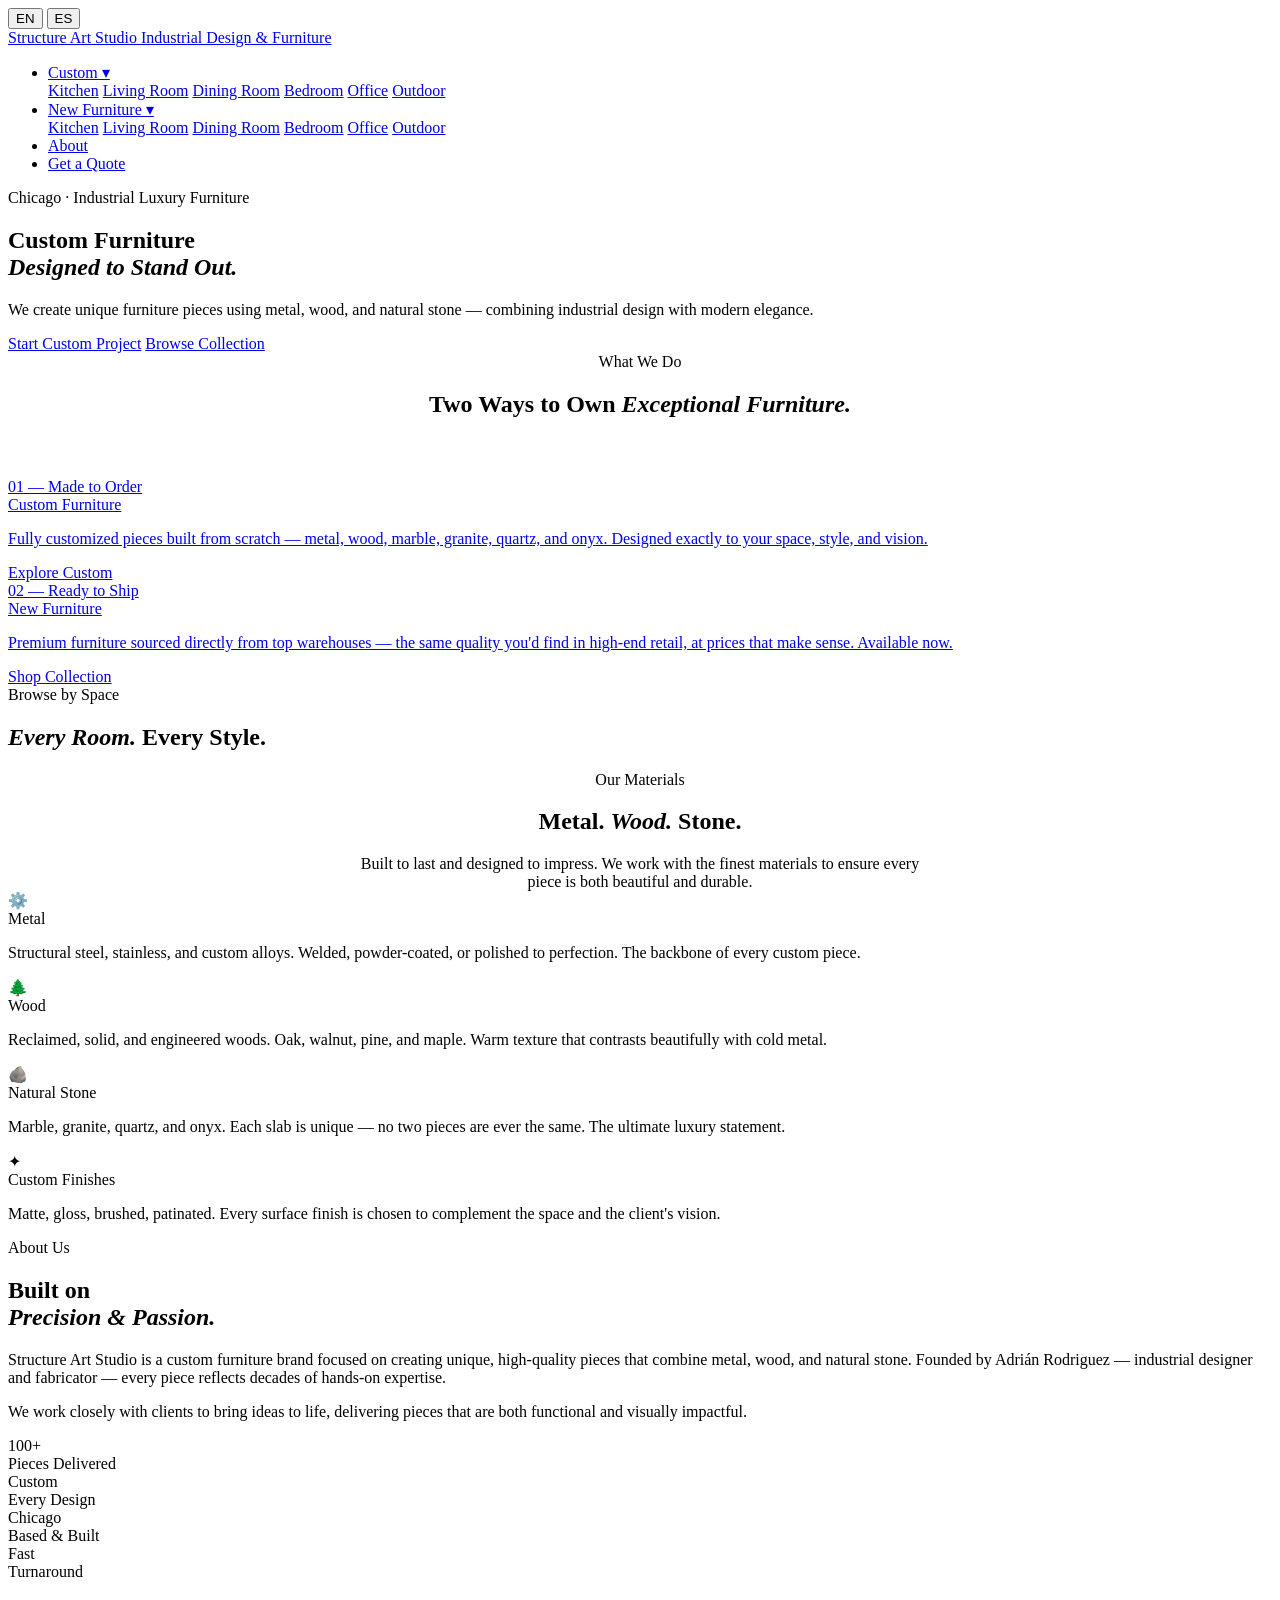
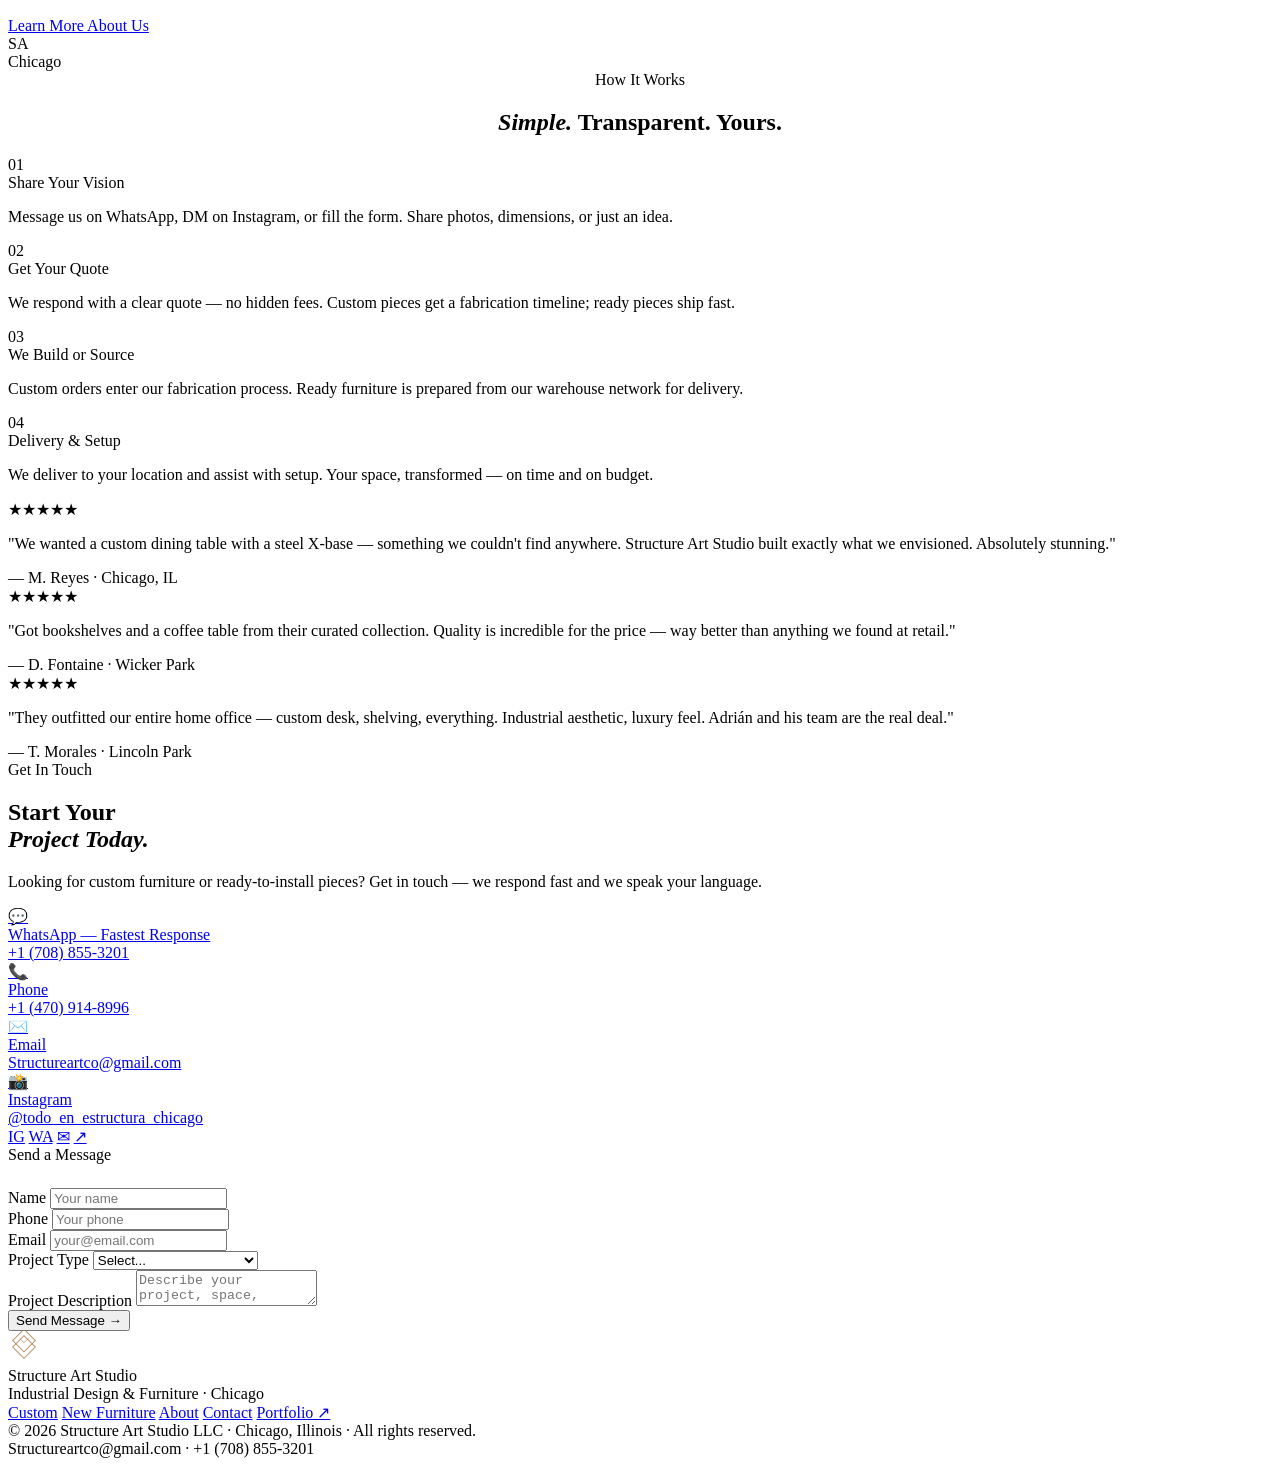
==== index.html @ 99069a6c "Add files via upload" ====
<!DOCTYPE html>
<html lang="en">
<head>
<meta charset="UTF-8"/>
<meta name="viewport" content="width=device-width, initial-scale=1.0"/>
<title>Structure Art Studio — Industrial Luxury Furniture · Chicago</title>
<meta name="description" content="Custom furniture and premium curated collections. Industrial luxury aesthetic. Metal, wood, and natural stone. Chicago-made."/>
<link rel="stylesheet" href="css/style.css"/>
</head>
<body>

<!-- LANG TOGGLE -->
<div class="lang-toggle">
  <button class="lang-btn active" data-lang="en" onclick="setLang('en',this)">EN</button>
  <button class="lang-btn" data-lang="es" onclick="setLang('es',this)">ES</button>
</div>

<!-- NAV -->
<nav id="main-nav">
  <a href="index.html" class="nav-brand">
    <span class="nav-logo-placeholder"></span>
    <div class="nav-brand-text">
      <span class="nav-brand-name">Structure Art Studio</span>
      <span class="nav-brand-sub" data-en="Industrial Design & Furniture" data-es="Diseño Industrial y Muebles">Industrial Design & Furniture</span>
    </div>
  </a>
  <ul class="nav-links">
    <li class="nav-dropdown">
      <a href="#" data-en="Custom ▾" data-es="Custom ▾">Custom ▾</a>
      <div class="nav-dropdown-menu">
        <a href="custom-kitchen.html" data-en="Kitchen" data-es="Cocina">Kitchen</a>
        <a href="custom-living.html" data-en="Living Room" data-es="Sala">Living Room</a>
        <a href="custom-dining.html" data-en="Dining Room" data-es="Comedor">Dining Room</a>
        <a href="custom-bedroom.html" data-en="Bedroom" data-es="Recámara">Bedroom</a>
        <a href="custom-office.html" data-en="Office" data-es="Oficina">Office</a>
        <a href="custom-outdoor.html" data-en="Outdoor" data-es="Exterior">Outdoor</a>
      </div>
    </li>
    <li class="nav-dropdown">
      <a href="#" data-en="New Furniture ▾" data-es="Muebles Nuevos ▾">New Furniture ▾</a>
      <div class="nav-dropdown-menu">
        <a href="new-kitchen.html" data-en="Kitchen" data-es="Cocina">Kitchen</a>
        <a href="new-living.html" data-en="Living Room" data-es="Sala">Living Room</a>
        <a href="new-dining.html" data-en="Dining Room" data-es="Comedor">Dining Room</a>
        <a href="new-bedroom.html" data-en="Bedroom" data-es="Recámara">Bedroom</a>
        <a href="new-office.html" data-en="Office" data-es="Oficina">Office</a>
        <a href="new-outdoor.html" data-en="Outdoor" data-es="Exterior">Outdoor</a>
      </div>
    </li>
    <li><a href="about.html" data-en="About" data-es="Nosotros">About</a></li>
    <li><a href="#contact" class="nav-cta" data-en="Get a Quote" data-es="Cotizar">Get a Quote</a></li>
  </ul>
</nav>

<!-- HERO -->
<section class="hero" id="hero">
  <div id="slideshow"></div>
  <div class="hero-overlay"></div>
  <div class="hero-content">
    <div class="hero-eyebrow fu fu1" data-en="Chicago · Industrial Luxury Furniture" data-es="Chicago · Muebles de Lujo Industrial">Chicago · Industrial Luxury Furniture</div>
    <h1 class="hero-title fu fu2">
      <span data-en="Custom Furniture" data-es="Muebles Custom">Custom Furniture</span><br>
      <em data-en="Designed to Stand Out." data-es="Diseñados para Destacar.">Designed to Stand Out.</em>
    </h1>
    <p class="hero-sub fu fu3" data-en="We create unique furniture pieces using metal, wood, and natural stone — combining industrial design with modern elegance." data-es="Creamos piezas únicas usando metal, madera y piedra natural — combinando diseño industrial con elegancia moderna.">We create unique furniture pieces using metal, wood, and natural stone — combining industrial design with modern elegance.</p>
    <div class="hero-actions fu fu4">
      <a href="custom-kitchen.html" class="btn-gold" data-en="Start Custom Project" data-es="Iniciar Proyecto Custom">Start Custom Project</a>
      <a href="new-kitchen.html" class="btn-ghost" data-en="Browse Collection" data-es="Ver Colección">Browse Collection</a>
    </div>
  </div>
  <div class="hero-dots" id="hero-dots"></div>
</section>

<!-- TICKER -->
<div class="ticker"><div class="ticker-track" id="ticker-track"></div></div>

<!-- TWO SEGMENTS -->
<section class="segments" id="segments">
  <div style="text-align:center; max-width:600px; margin:0 auto 60px;">
    <div class="sec-label" style="justify-content:center;" data-en="What We Do" data-es="Lo Que Hacemos">What We Do</div>
    <h2 class="sec-title" data-en="Two Ways to Own <em>Exceptional Furniture.</em>" data-es="Dos Formas de Tener <em>Muebles Excepcionales.</em>">Two Ways to Own <em>Exceptional Furniture.</em></h2>
  </div>
  <div class="seg-grid">
    <!-- CUSTOM -->
    <a href="custom-kitchen.html" class="seg-card">
      <div class="seg-img" id="seg-custom"></div>
      <div class="seg-over">
        <div class="seg-tag" data-en="01 — Made to Order" data-es="01 — A la Medida">01 — Made to Order</div>
        <div class="seg-name" data-en="Custom Furniture" data-es="Muebles Custom">Custom Furniture</div>
        <p class="seg-desc-card" data-en="Fully customized pieces built from scratch — metal, wood, marble, granite, quartz, and onyx. Designed exactly to your space, style, and vision." data-es="Piezas completamente personalizadas construidas desde cero — metal, madera, mármol, granito, cuarzo y ónix. Diseñadas exactamente a tu espacio, estilo y visión.">Fully customized pieces built from scratch — metal, wood, marble, granite, quartz, and onyx. Designed exactly to your space, style, and vision.</p>
        <div class="seg-arrow" data-en="Explore Custom" data-es="Explorar Custom">Explore Custom</div>
      </div>
    </a>
    <!-- NEW FURNITURE -->
    <a href="new-kitchen.html" class="seg-card">
      <div class="seg-img" id="seg-new"></div>
      <div class="seg-over">
        <div class="seg-tag" data-en="02 — Ready to Ship" data-es="02 — Listo para Enviar">02 — Ready to Ship</div>
        <div class="seg-name" data-en="New Furniture" data-es="Muebles Nuevos">New Furniture</div>
        <p class="seg-desc-card" data-en="Premium furniture sourced directly from top warehouses — the same quality you'd find in high-end retail, at prices that make sense. Available now." data-es="Muebles premium conseguidos directamente de los mejores warehouses — la misma calidad que encuentras en retail de lujo, a precios que tienen sentido. Disponible ahora.">Premium furniture sourced directly from top warehouses — the same quality you'd find in high-end retail, at prices that make sense. Available now.</p>
        <div class="seg-arrow" data-en="Shop Collection" data-es="Ver Colección">Shop Collection</div>
      </div>
    </a>
  </div>
</section>

<!-- CATEGORIES PREVIEW -->
<section class="cat-section" id="categories">
  <div class="sec-label" data-en="Browse by Space" data-es="Explorar por Espacio">Browse by Space</div>
  <h2 class="sec-title"><em data-en="Every Room." data-es="Cada Espacio.">Every Room.</em> <span data-en="Every Style." data-es="Cada Estilo.">Every Style.</span></h2>
  <div class="cat-grid" id="cat-grid"></div>
</section>

<!-- MATERIALS -->
<section class="materials" id="materials">
  <div style="text-align:center; max-width:560px; margin:0 auto;">
    <div class="sec-label" style="justify-content:center;" data-en="Our Materials" data-es="Nuestros Materiales">Our Materials</div>
    <h2 class="sec-title" style="text-align:center;"><span data-en="Metal." data-es="Metal.">Metal.</span> <em data-en="Wood." data-es="Madera.">Wood.</em> <span data-en="Stone." data-es="Piedra.">Stone.</span></h2>
    <p class="sec-desc" style="margin:0 auto; text-align:center;" data-en="Built to last and designed to impress. We work with the finest materials to ensure every piece is both beautiful and durable." data-es="Construido para durar y diseñado para impresionar. Trabajamos con los mejores materiales para asegurar que cada pieza sea hermosa y duradera.">Built to last and designed to impress. We work with the finest materials to ensure every piece is both beautiful and durable.</p>
  </div>
  <div class="mat-grid reveal">
    <div class="mat-card">
      <span class="mat-icon">⚙️</span>
      <div class="mat-name" data-en="Metal" data-es="Metal">Metal</div>
      <p class="mat-desc" data-en="Structural steel, stainless, and custom alloys. Welded, powder-coated, or polished to perfection. The backbone of every custom piece." data-es="Acero estructural, inoxidable y aleaciones custom. Soldado, lacado en polvo o pulido a la perfección. La columna vertebral de cada pieza.">Structural steel, stainless, and custom alloys. Welded, powder-coated, or polished to perfection. The backbone of every custom piece.</p>
    </div>
    <div class="mat-card">
      <span class="mat-icon">🌲</span>
      <div class="mat-name" data-en="Wood" data-es="Madera">Wood</div>
      <p class="mat-desc" data-en="Reclaimed, solid, and engineered woods. Oak, walnut, pine, and maple. Warm texture that contrasts beautifully with cold metal." data-es="Madera reciclada, maciza e ingeniería. Roble, nogal, pino y arce. Textura cálida que contrasta perfectamente con el metal frío.">Reclaimed, solid, and engineered woods. Oak, walnut, pine, and maple. Warm texture that contrasts beautifully with cold metal.</p>
    </div>
    <div class="mat-card">
      <span class="mat-icon">🪨</span>
      <div class="mat-name" data-en="Natural Stone" data-es="Piedra Natural">Natural Stone</div>
      <p class="mat-desc" data-en="Marble, granite, quartz, and onyx. Each slab is unique — no two pieces are ever the same. The ultimate luxury statement." data-es="Mármol, granito, cuarzo y ónix. Cada losa es única — no hay dos piezas iguales. El statement de lujo definitivo.">Marble, granite, quartz, and onyx. Each slab is unique — no two pieces are ever the same. The ultimate luxury statement.</p>
    </div>
    <div class="mat-card">
      <span class="mat-icon">✦</span>
      <div class="mat-name" data-en="Custom Finishes" data-es="Acabados Custom">Custom Finishes</div>
      <p class="mat-desc" data-en="Matte, gloss, brushed, patinated. Every surface finish is chosen to complement the space and the client's vision." data-es="Mate, brillante, cepillado, patinado. Cada acabado de superficie se elige para complementar el espacio y la visión del cliente.">Matte, gloss, brushed, patinated. Every surface finish is chosen to complement the space and the client's vision.</p>
    </div>
  </div>
</section>

<!-- ABOUT PREVIEW -->
<section class="about" id="about">
  <div>
    <div class="sec-label" data-en="About Us" data-es="Nosotros">About Us</div>
    <h2 class="sec-title">
      <span data-en="Built on" data-es="Construido en">Built on</span><br>
      <em data-en="Precision & Passion." data-es="Precisión y Pasión.">Precision & Passion.</em>
    </h2>
    <div class="gold-rule"></div>
    <p class="sec-desc" data-en="Structure Art Studio is a custom furniture brand focused on creating unique, high-quality pieces that combine metal, wood, and natural stone. Founded by Adrián Rodriguez — industrial designer and fabricator — every piece reflects decades of hands-on expertise." data-es="Structure Art Studio es una marca de muebles custom enfocada en crear piezas únicas y de alta calidad que combinan metal, madera y piedra natural. Fundada por Adrián Rodriguez — diseñador industrial y fabricador — cada pieza refleja décadas de experiencia práctica.">Structure Art Studio is a custom furniture brand focused on creating unique, high-quality pieces that combine metal, wood, and natural stone. Founded by Adrián Rodriguez — industrial designer and fabricator — every piece reflects decades of hands-on expertise.</p>
    <p class="sec-desc" style="margin-top:14px;" data-en="We work closely with clients to bring ideas to life, delivering pieces that are both functional and visually impactful." data-es="Trabajamos de cerca con los clientes para dar vida a las ideas, entregando piezas que son tanto funcionales como visualmente impactantes.">We work closely with clients to bring ideas to life, delivering pieces that are both functional and visually impactful.</p>
    <div class="about-stats">
      <div class="stat reveal">
        <div class="stat-n">100+</div>
        <div class="stat-l" data-en="Pieces Delivered" data-es="Piezas Entregadas">Pieces Delivered</div>
      </div>
      <div class="stat reveal">
        <div class="stat-n">Custom</div>
        <div class="stat-l" data-en="Every Design" data-es="Cada Diseño">Every Design</div>
      </div>
      <div class="stat reveal">
        <div class="stat-n">Chicago</div>
        <div class="stat-l" data-en="Based & Built" data-es="Basados y Construidos">Based & Built</div>
      </div>
      <div class="stat reveal">
        <div class="stat-n">Fast</div>
        <div class="stat-l" data-en="Turnaround" data-es="Tiempo de Entrega">Turnaround</div>
      </div>
    </div>
    <div style="margin-top:36px;">
      <a href="about.html" class="btn-ghost" data-en="Learn More About Us" data-es="Conoce Más">Learn More About Us</a>
    </div>
  </div>
  <div class="about-visual">
    <div class="av-main" id="av-main"></div>
    <div class="av-accent" id="av-accent"></div>
    <div class="av-badge">
      <div class="av-badge-big">SA</div>
      <span class="av-badge-sm" data-en="Chicago" data-es="Chicago">Chicago</span>
    </div>
  </div>
</section>

<!-- PROCESS -->
<section class="process" id="process">
  <div style="text-align:center; max-width:560px; margin:0 auto;">
    <div class="sec-label" style="justify-content:center;" data-en="How It Works" data-es="Cómo Funciona">How It Works</div>
    <h2 class="sec-title" style="text-align:center;"><em data-en="Simple." data-es="Simple.">Simple.</em> <span data-en="Transparent." data-es="Transparente.">Transparent.</span> <span data-en="Yours." data-es="Tuyo.">Yours.</span></h2>
  </div>
  <div class="proc-grid">
    <div class="proc-step reveal">
      <div class="proc-n">01</div>
      <div class="proc-t" data-en="Share Your Vision" data-es="Comparte Tu Visión">Share Your Vision</div>
      <p class="proc-d" data-en="Message us on WhatsApp, DM on Instagram, or fill the form. Share photos, dimensions, or just an idea." data-es="Mándanos mensaje por WhatsApp, DM en Instagram o llena el formulario. Comparte fotos, medidas o solo una idea.">Message us on WhatsApp, DM on Instagram, or fill the form. Share photos, dimensions, or just an idea.</p>
    </div>
    <div class="proc-step reveal">
      <div class="proc-n">02</div>
      <div class="proc-t" data-en="Get Your Quote" data-es="Recibe Tu Cotización">Get Your Quote</div>
      <p class="proc-d" data-en="We respond with a clear quote — no hidden fees. Custom pieces get a fabrication timeline; ready pieces ship fast." data-es="Respondemos con una cotización clara — sin costos ocultos. Las piezas custom llevan timeline; las disponibles se envían rápido.">We respond with a clear quote — no hidden fees. Custom pieces get a fabrication timeline; ready pieces ship fast.</p>
    </div>
    <div class="proc-step reveal">
      <div class="proc-n">03</div>
      <div class="proc-t" data-en="We Build or Source" data-es="Fabricamos o Conseguimos">We Build or Source</div>
      <p class="proc-d" data-en="Custom orders enter our fabrication process. Ready furniture is prepared from our warehouse network for delivery." data-es="Las órdenes custom entran a nuestro proceso de fabricación. Los muebles disponibles se preparan desde nuestra red de warehouses.">Custom orders enter our fabrication process. Ready furniture is prepared from our warehouse network for delivery.</p>
    </div>
    <div class="proc-step reveal">
      <div class="proc-n">04</div>
      <div class="proc-t" data-en="Delivery & Setup" data-es="Entrega e Instalación">Delivery & Setup</div>
      <p class="proc-d" data-en="We deliver to your location and assist with setup. Your space, transformed — on time and on budget." data-es="Entregamos en tu ubicación y ayudamos con la instalación. Tu espacio, transformado — a tiempo y dentro del presupuesto.">We deliver to your location and assist with setup. Your space, transformed — on time and on budget.</p>
    </div>
  </div>
</section>

<!-- TESTIMONIALS -->
<div class="testi">
  <div class="testi-card reveal">
    <div class="testi-stars">★★★★★</div>
    <p class="testi-text" data-en='"We wanted a custom dining table with a steel X-base — something we couldn\'t find anywhere. Structure Art Studio built exactly what we envisioned. Absolutely stunning."' data-es='"Queríamos una mesa de comedor custom con base de acero en X — algo que no encontrábamos en ningún lugar. Structure Art Studio construyó exactamente lo que imaginamos. Impresionante."'>"We wanted a custom dining table with a steel X-base — something we couldn't find anywhere. Structure Art Studio built exactly what we envisioned. Absolutely stunning."</p>
    <div class="testi-by">— M. Reyes · Chicago, IL</div>
  </div>
  <div class="testi-card reveal">
    <div class="testi-stars">★★★★★</div>
    <p class="testi-text" data-en='"Got bookshelves and a coffee table from their curated collection. Quality is incredible for the price — way better than anything we found at retail."' data-es='"Conseguí libreros y mesa de centro de su colección curada. La calidad es increíble para el precio — mucho mejor que cualquier cosa que encontré en tienda."'>"Got bookshelves and a coffee table from their curated collection. Quality is incredible for the price — way better than anything we found at retail."</p>
    <div class="testi-by">— D. Fontaine · Wicker Park</div>
  </div>
  <div class="testi-card reveal">
    <div class="testi-stars">★★★★★</div>
    <p class="testi-text" data-en='"They outfitted our entire home office — custom desk, shelving, everything. Industrial aesthetic, luxury feel. Adrián and his team are the real deal."' data-es='"Amueblaron toda nuestra oficina en casa — escritorio custom, estantes, todo. Estética industrial, sensación de lujo. Adrián y su equipo son lo máximo."'>"They outfitted our entire home office — custom desk, shelving, everything. Industrial aesthetic, luxury feel. Adrián and his team are the real deal."</p>
    <div class="testi-by">— T. Morales · Lincoln Park</div>
  </div>
</div>

<!-- CONTACT -->
<section class="contact" id="contact">
  <div>
    <div class="sec-label" data-en="Get In Touch" data-es="Contáctanos">Get In Touch</div>
    <h2 class="sec-title">
      <span data-en="Start Your" data-es="Empieza Tu">Start Your</span><br>
      <em data-en="Project Today." data-es="Proyecto Hoy.">Project Today.</em>
    </h2>
    <div class="gold-rule"></div>
    <p class="sec-desc" data-en="Looking for custom furniture or ready-to-install pieces? Get in touch — we respond fast and we speak your language." data-es="¿Buscas muebles custom o piezas listas para instalar? Contáctanos — respondemos rápido y hablamos tu idioma.">Looking for custom furniture or ready-to-install pieces? Get in touch — we respond fast and we speak your language.</p>
    <div class="contact-methods">
      <a href="https://wa.me/17088553201" target="_blank" class="cm">
        <span class="cm-ico">💬</span>
        <div>
          <span class="cm-lbl" data-en="WhatsApp — Fastest Response" data-es="WhatsApp — Respuesta Más Rápida">WhatsApp — Fastest Response</span>
          <div class="cm-val">+1 (708) 855-3201</div>
        </div>
      </a>
      <a href="tel:+14709148996" class="cm">
        <span class="cm-ico">📞</span>
        <div>
          <span class="cm-lbl" data-en="Phone" data-es="Teléfono">Phone</span>
          <div class="cm-val">+1 (470) 914-8996</div>
        </div>
      </a>
      <a href="mailto:Structureartco@gmail.com" class="cm">
        <span class="cm-ico">✉️</span>
        <div>
          <span class="cm-lbl" data-en="Email" data-es="Correo">Email</span>
          <div class="cm-val">Structureartco@gmail.com</div>
        </div>
      </a>
      <a href="https://www.instagram.com/todo_en_estructura_chicago" target="_blank" class="cm">
        <span class="cm-ico">📸</span>
        <div>
          <span class="cm-lbl">Instagram</span>
          <div class="cm-val">@todo_en_estructura_chicago</div>
        </div>
      </a>
    </div>
    <div class="social-row">
      <a href="https://www.instagram.com/todo_en_estructura_chicago" target="_blank" class="soc">IG</a>
      <a href="https://wa.me/17088553201" target="_blank" class="soc">WA</a>
      <a href="mailto:Structureartco@gmail.com" class="soc">✉</a>
      <a href="https://www.canva.com/design/DAHCFvGKUVU/Or0UiHITrQjKPoW" target="_blank" class="soc">↗</a>
    </div>
  </div>
  <div>
    <div class="sec-label" style="margin-bottom:24px;" data-en="Send a Message" data-es="Enviar Mensaje">Send a Message</div>
    <div class="cform">
      <div class="form-row2">
        <div class="fg">
          <label class="flbl" data-en="Name" data-es="Nombre">Name</label>
          <input type="text" class="finput" data-placeholder-en="Your name" data-placeholder-es="Tu nombre" placeholder="Your name"/>
        </div>
        <div class="fg">
          <label class="flbl" data-en="Phone" data-es="Teléfono">Phone</label>
          <input type="text" class="finput" data-placeholder-en="Your phone" data-placeholder-es="Tu teléfono" placeholder="Your phone"/>
        </div>
      </div>
      <div class="fg">
        <label class="flbl" data-en="Email" data-es="Correo">Email</label>
        <input type="email" class="finput" data-placeholder-en="your@email.com" data-placeholder-es="tu@correo.com" placeholder="your@email.com"/>
      </div>
      <div class="fg">
        <label class="flbl" data-en="Project Type" data-es="Tipo de Proyecto">Project Type</label>
        <select class="fsel">
          <option value="" disabled selected data-en="Select..." data-es="Selecciona...">Select...</option>
          <option data-en="Custom Furniture" data-es="Muebles Custom">Custom Furniture</option>
          <option data-en="New Furniture / Curated" data-es="Muebles Nuevos / Curados">New Furniture / Curated</option>
          <option data-en="Kitchen" data-es="Cocina">Kitchen</option>
          <option data-en="Living Room" data-es="Sala">Living Room</option>
          <option data-en="Dining Room" data-es="Comedor">Dining Room</option>
          <option data-en="Bedroom" data-es="Recámara">Bedroom</option>
          <option data-en="Office" data-es="Oficina">Office</option>
          <option data-en="Outdoor" data-es="Exterior">Outdoor</option>
          <option data-en="Other" data-es="Otro">Other</option>
        </select>
      </div>
      <div class="fg">
        <label class="flbl" data-en="Project Description" data-es="Descripción del Proyecto">Project Description</label>
        <textarea class="ftxt" data-placeholder-en="Describe your project, space, style, dimensions, timeline…" data-placeholder-es="Describe tu proyecto, espacio, estilo, medidas, tiempo estimado…" placeholder="Describe your project, space, style, dimensions, timeline…"></textarea>
      </div>
      <button class="fsub" onclick="handleSend(this)" data-en="Send Message →" data-es="Enviar Mensaje →">Send Message →</button>
    </div>
  </div>
</section>

<!-- FOOTER -->
<footer>
  <div class="footer-top">
    <div class="footer-brand-wrap">
      <svg width="32" height="32" viewBox="0 0 60 60" fill="none"><rect x="15" y="3" width="30" height="30" transform="rotate(45 30 18)" stroke="#B38D5F" stroke-width="1.8" fill="none"/><rect x="15" y="15" width="30" height="30" transform="rotate(45 30 30)" stroke="#B38D5F" stroke-width="1.8" fill="none"/><line x1="22" y1="14" x2="30" y2="22" stroke="#B38D5F" stroke-width="1.5"/><line x1="30" y1="22" x2="38" y2="14" stroke="#B38D5F" stroke-width="1.5"/></svg>
      <div>
        <div class="footer-brand-name">Structure Art Studio</div>
        <div class="footer-brand-tag" data-en="Industrial Design & Furniture · Chicago" data-es="Diseño Industrial y Muebles · Chicago">Industrial Design & Furniture · Chicago</div>
      </div>
    </div>
    <nav class="footer-nav">
      <a href="custom-kitchen.html" data-en="Custom" data-es="Custom">Custom</a>
      <a href="new-kitchen.html" data-en="New Furniture" data-es="Muebles Nuevos">New Furniture</a>
      <a href="about.html" data-en="About" data-es="Nosotros">About</a>
      <a href="#contact" data-en="Contact" data-es="Contacto">Contact</a>
      <a href="https://www.canva.com/design/DAHCFvGKUVU/Or0UiHITrQjKPoW" target="_blank" data-en="Portfolio ↗" data-es="Portafolio ↗">Portfolio ↗</a>
    </nav>
  </div>
  <div class="footer-bot">
    <div class="footer-copy" data-en="© 2026 Structure Art Studio LLC · Chicago, Illinois · All rights reserved." data-es="© 2026 Structure Art Studio LLC · Chicago, Illinois · Todos los derechos reservados.">© 2026 Structure Art Studio LLC · Chicago, Illinois · All rights reserved.</div>
    <div class="footer-copy">Structureartco@gmail.com · +1 (708) 855-3201</div>
  </div>
</footer>

<script src="js/images.js"></script>
<script src="js/main.js"></script>
<script>
// HERO SLIDESHOW
const heroImgs = [IMGS.custom2, IMGS.inspo1, IMGS.custom1, IMGS.inspo3, IMGS.inspo2, IMGS.custom3, IMGS.inspo4];
const ss = document.getElementById('slideshow');
const dotsEl = document.getElementById('hero-dots');
let cur = 0;
heroImgs.forEach((src, i) => {
  const d = document.createElement('div');
  d.className = 'hero-slide' + (i === 0 ? ' active' : '');
  d.style.backgroundImage = `url(${src})`;
  ss.appendChild(d);
  const dot = document.createElement('button');
  dot.className = 'hero-dot' + (i === 0 ? ' active' : '');
  dot.onclick = () => goSlide(i);
  dotsEl.appendChild(dot);
});
function goSlide(n) {
  ss.querySelectorAll('.hero-slide')[cur].classList.remove('active');
  dotsEl.querySelectorAll('.hero-dot')[cur].classList.remove('active');
  cur = n;
  ss.querySelectorAll('.hero-slide')[cur].classList.add('active');
  dotsEl.querySelectorAll('.hero-dot')[cur].classList.add('active');
}
setInterval(() => goSlide((cur + 1) % heroImgs.length), 5000);

// ABOUT IMAGES
document.getElementById('av-main').style.backgroundImage = `url(${IMGS.custom2})`;
document.getElementById('av-accent').style.backgroundImage = `url(${IMGS.inspo2})`;

// SEGMENT IMAGES
document.getElementById('seg-custom').style.backgroundImage = `url(${IMGS.custom1})`;
document.getElementById('seg-new').style.backgroundImage = `url(${IMGS.inspo5})`;

// CATEGORIES GRID
const cats = [
  { key:'inspo1', en:'Kitchen', es:'Cocina', href:'custom-kitchen.html', tagEn:'Explore →', tagEs:'Explorar →' },
  { key:'inspo3', en:'Dining Room', es:'Comedor', href:'custom-dining.html', tagEn:'Explore →', tagEs:'Explorar →' },
  { key:'inspo2', en:'Office', es:'Oficina', href:'custom-office.html', tagEn:'Explore →', tagEs:'Explorar →' },
  { key:'inspo4', en:'Coffee & Bar', es:'Café y Bar', href:'custom-living.html', tagEn:'Explore →', tagEs:'Explorar →' },
  { key:'custom1', en:'Dining Custom', es:'Comedor Custom', href:'custom-dining.html', tagEn:'Custom →', tagEs:'Custom →' },
  { key:'inspo6', en:'Vintage Industrial', es:'Industrial Vintage', href:'new-living.html', tagEn:'Browse →', tagEs:'Ver →' },
];
const grid = document.getElementById('cat-grid');
cats.forEach(c => {
  const a = document.createElement('a');
  a.href = c.href; a.className = 'cat-card reveal';
  a.innerHTML = `
    <div class="cat-img" style="background-image:url(${IMGS[c.key]})"></div>
    <div class="cat-over">
      <div class="cat-label" data-en="${c.en}" data-es="${c.es}">${c.en}</div>
      <div class="cat-sub" data-en="${c.tagEn}" data-es="${c.tagEs}">${c.tagEn}</div>
    </div>`;
  grid.appendChild(a);
});

// TICKER
buildTicker();

// LOGO
document.querySelectorAll('.nav-logo-placeholder').forEach(el => el.innerHTML = LOGO_SVG);
</script>
</body>
</html>
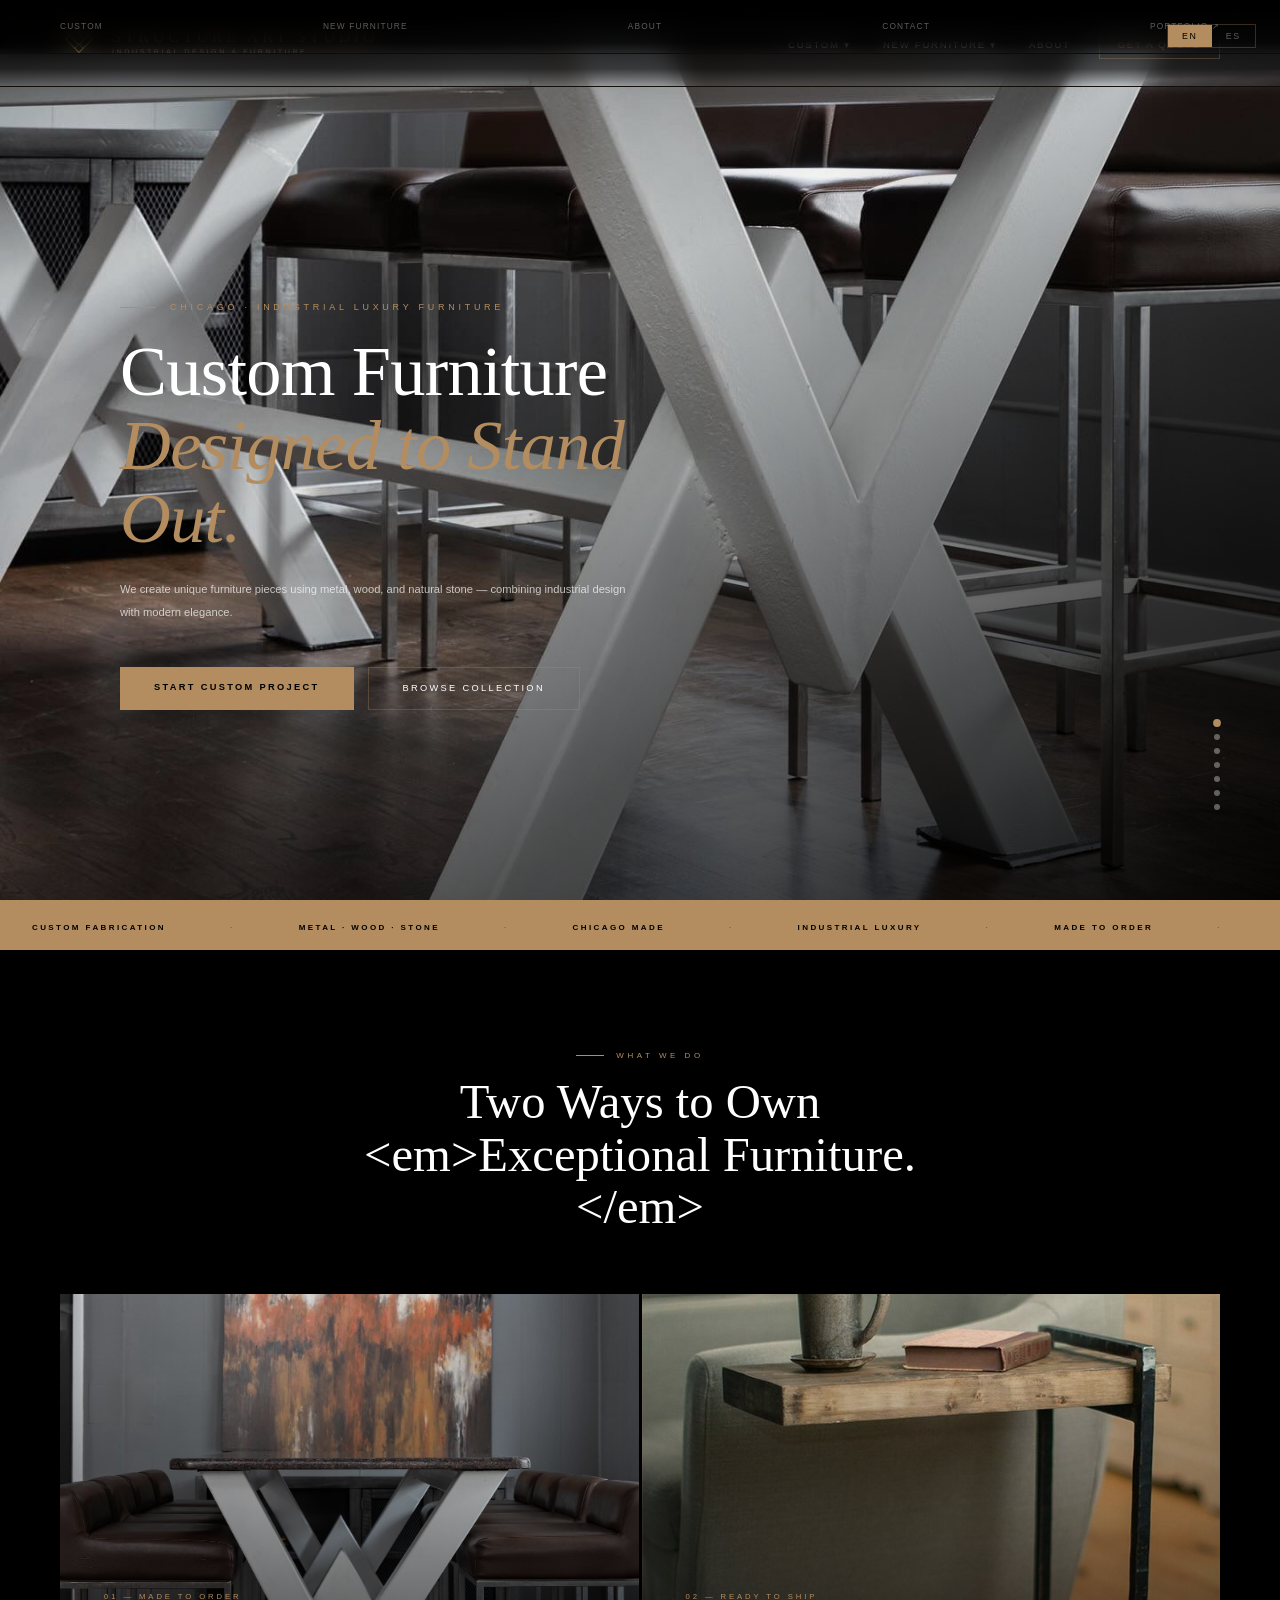
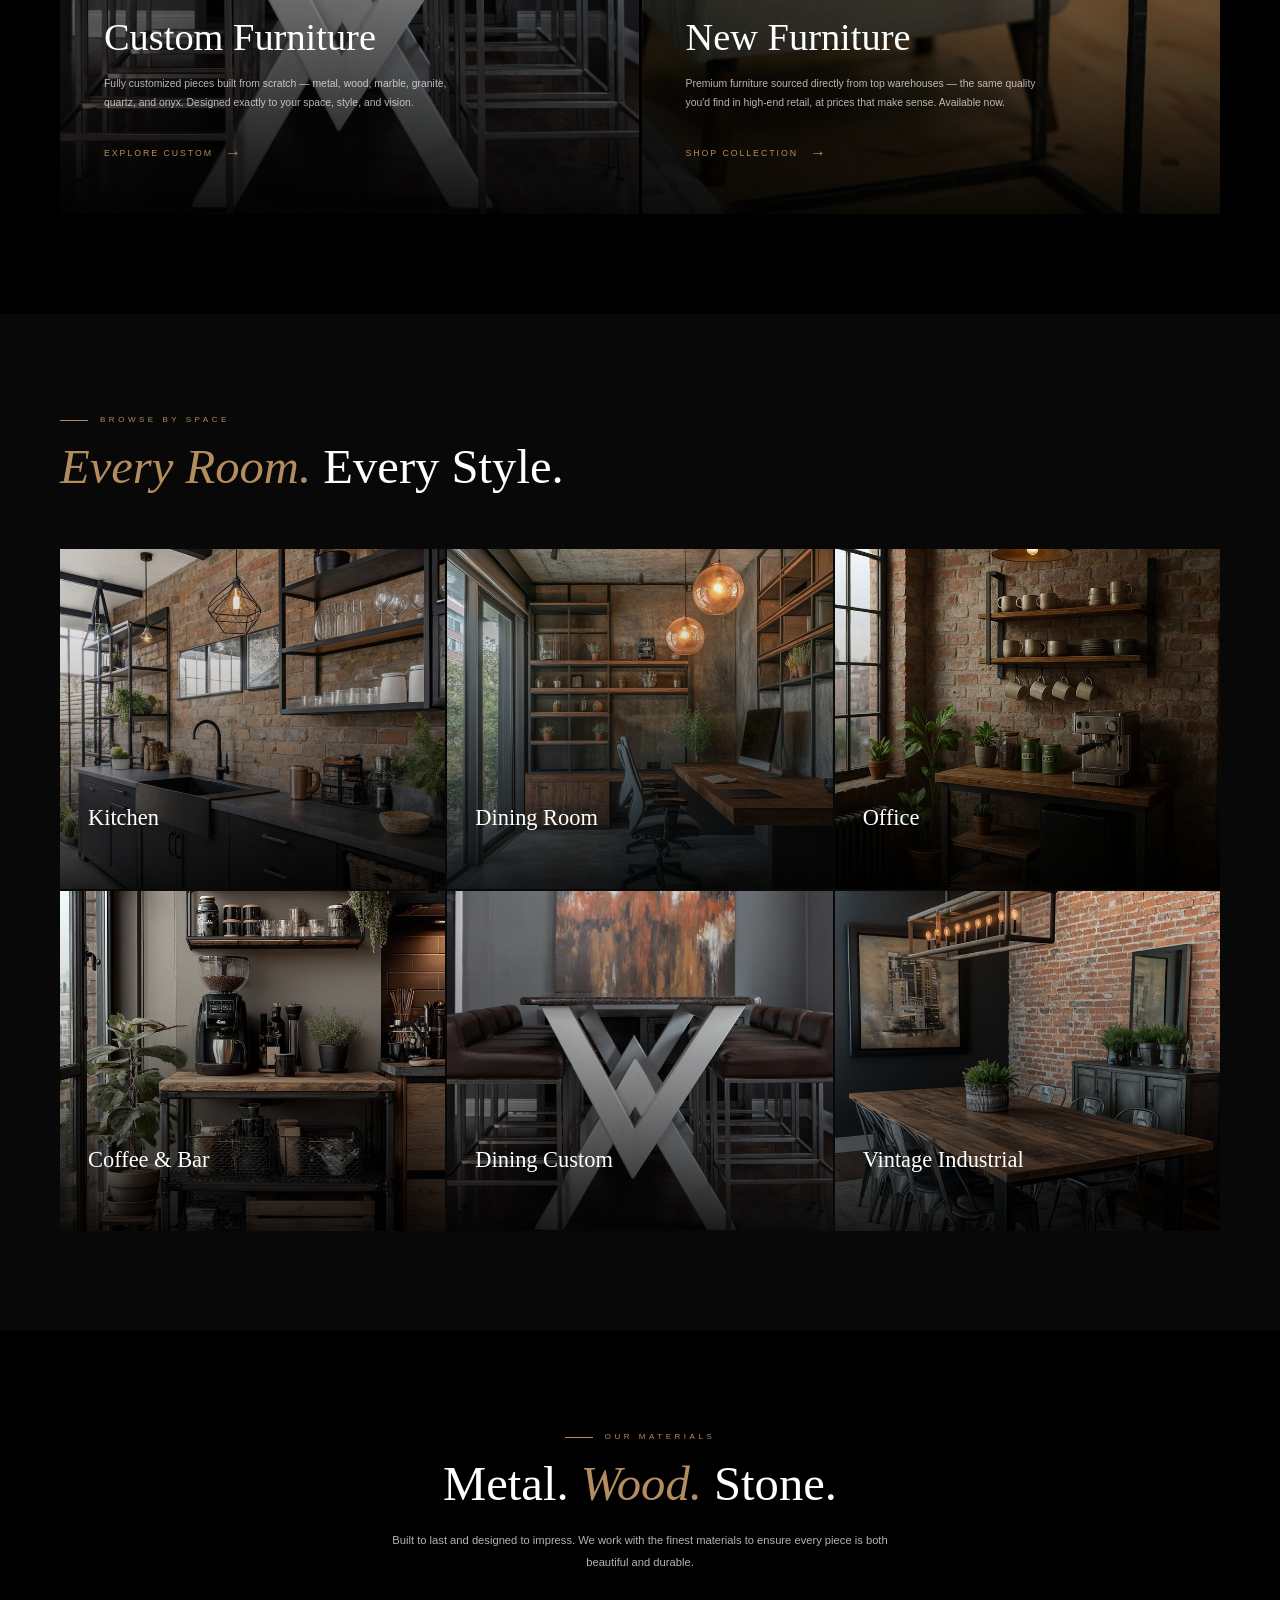
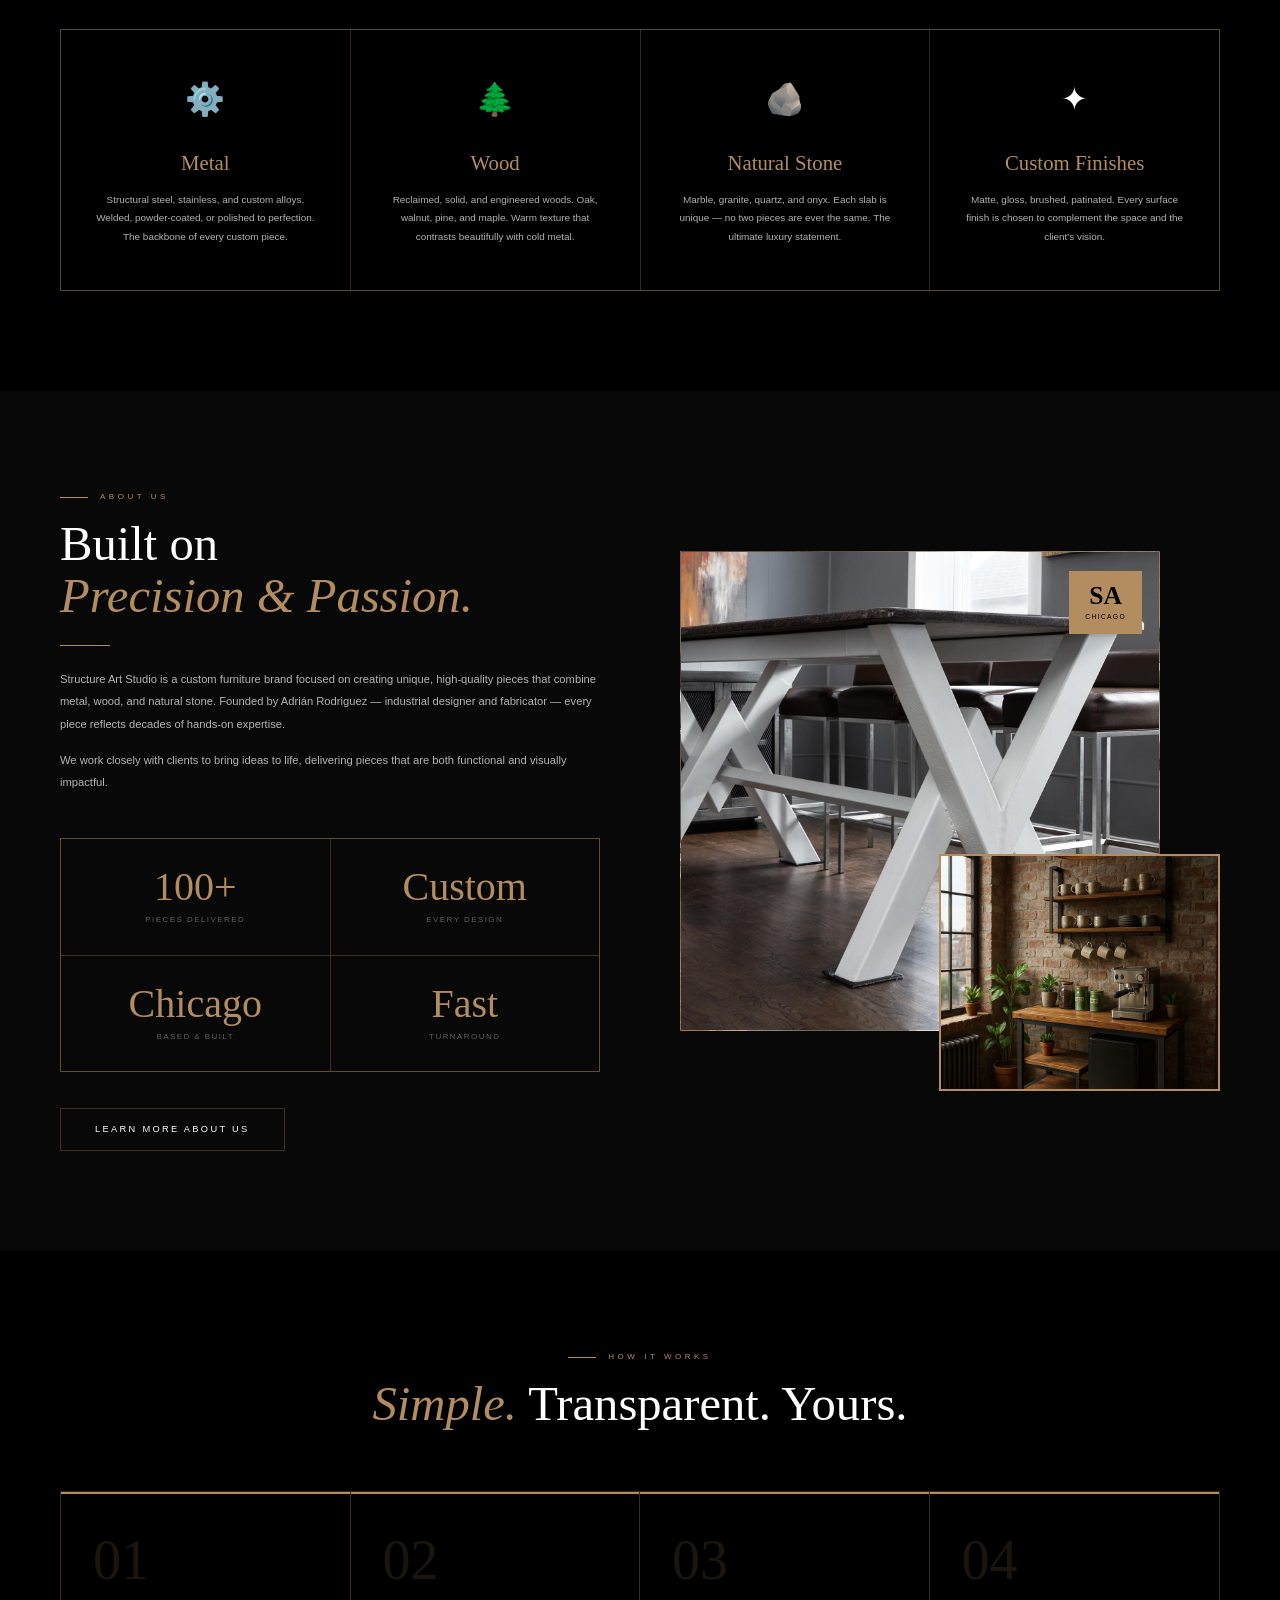
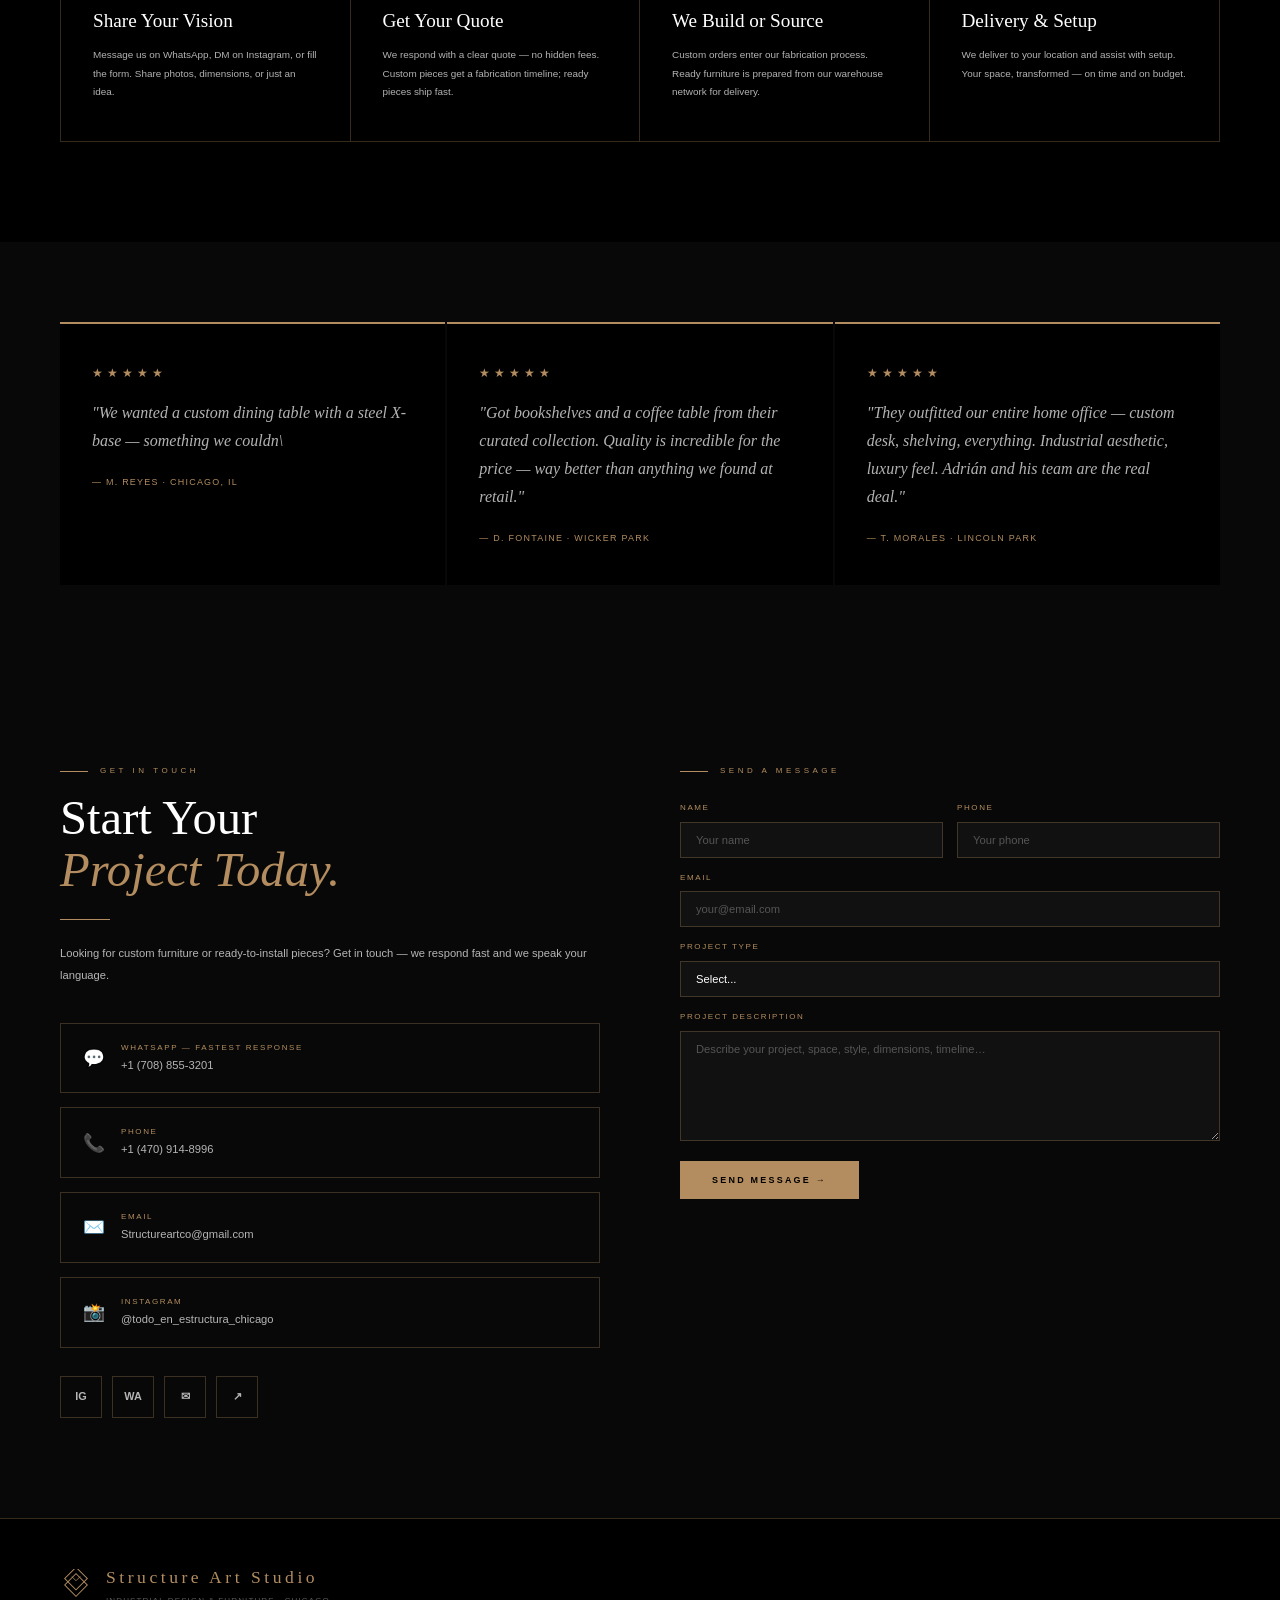
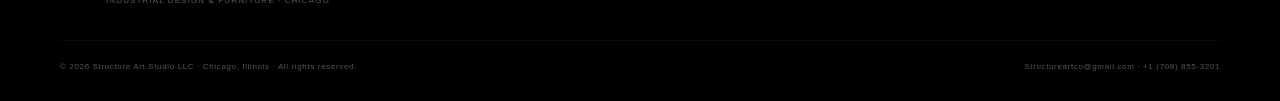
==== commit 15f85685: "Update stylesheet and script paths in index.html" ====
--- a/index.html
+++ b/index.html
@@ -5,7 +5,7 @@
 <meta name="viewport" content="width=device-width, initial-scale=1.0"/>
 <title>Structure Art Studio — Industrial Luxury Furniture · Chicago</title>
 <meta name="description" content="Custom furniture and premium curated collections. Industrial luxury aesthetic. Metal, wood, and natural stone. Chicago-made."/>
-<link rel="stylesheet" href="css/style.css"/>
+<link rel="stylesheet" href="structure-art-studio/css/style.css">
 </head>
 <body>
 
@@ -346,8 +346,8 @@
   </div>
 </footer>
 
-<script src="js/images.js"></script>
-<script src="js/main.js"></script>
+<script src="structure-art-studio/js/images.js"></script>
+<script src="structure-art-studio/js/main.js" defer></script>
 <script>
 // HERO SLIDESHOW
 const heroImgs = [IMGS.custom2, IMGS.inspo1, IMGS.custom1, IMGS.inspo3, IMGS.inspo2, IMGS.custom3, IMGS.inspo4];
--- a/structure-art-studio/css/style.css
+++ b/structure-art-studio/css/style.css
@@ -0,0 +1,428 @@
+/* ═══════════════════════════════════════════
+   STRUCTURE ART STUDIO — Main Stylesheet
+   Colors: #000000 | #B38D5F | #FFFFFF | #0F1D29
+   Fonts: Volkorn (headers) | Georgia fallback (body)
+═══════════════════════════════════════════ */
+
+@import url('https://fonts.googleapis.com/css2?family=Cormorant+Garamond:ital,wght@0,300;0,400;0,600;1,300;1,400&family=Montserrat:wght@200;300;400;500;600&display=swap');
+
+:root {
+  --black:       #000000;
+  --navy:        #0F1D29;
+  --gold:        #B38D5F;
+  --gold-light:  #C9A87A;
+  --gold-dim:    rgba(179,141,95,0.12);
+  --gold-border: rgba(179,141,95,0.3);
+  --white:       #FFFFFF;
+  --white-off:   #F5F2ED;
+  --white2:      rgba(255,255,255,0.7);
+  --white3:      rgba(255,255,255,0.35);
+  --gray:        #555555;
+}
+
+*, *::before, *::after { margin: 0; padding: 0; box-sizing: border-box; }
+html { scroll-behavior: smooth; font-size: 16px; }
+
+body {
+  background: var(--black);
+  color: var(--white);
+  font-family: 'Montserrat', Georgia, sans-serif;
+  font-weight: 300;
+  overflow-x: hidden;
+  line-height: 1.6;
+}
+
+::-webkit-scrollbar { width: 3px; }
+::-webkit-scrollbar-track { background: var(--black); }
+::-webkit-scrollbar-thumb { background: var(--gold-border); border-radius: 2px; }
+
+/* ── TYPOGRAPHY ── */
+h1, h2, h3, h4 {
+  font-family: 'Cormorant Garamond', Georgia, serif;
+  font-weight: 300;
+  line-height: 1.05;
+}
+
+/* ── LANG TOGGLE ── */
+.lang-toggle {
+  position: fixed; top: 24px; right: 24px; z-index: 500;
+  display: flex; border: 1px solid var(--gold-border); overflow: hidden;
+}
+.lang-btn {
+  padding: 6px 14px; font-size: 0.55rem; letter-spacing: 0.2em;
+  font-family: 'Montserrat', sans-serif; font-weight: 500;
+  background: transparent; color: var(--white3);
+  border: none; cursor: pointer; transition: all 0.25s;
+  text-transform: uppercase;
+}
+.lang-btn.active { background: var(--gold); color: var(--black); }
+.lang-btn:not(.active):hover { color: var(--gold); }
+
+/* ── NAV ── */
+nav {
+  position: fixed; top: 0; left: 0; right: 0; z-index: 400;
+  display: flex; align-items: center; justify-content: space-between;
+  padding: 20px 60px;
+  background: linear-gradient(to bottom, rgba(0,0,0,0.97) 0%, rgba(0,0,0,0.6) 80%, transparent);
+  backdrop-filter: blur(12px);
+  border-bottom: 1px solid rgba(179,141,95,0.08);
+  transition: padding 0.3s;
+}
+.nav-brand { display: flex; align-items: center; gap: 14px; text-decoration: none; }
+.nav-logo-svg { width: 38px; height: 38px; flex-shrink: 0; }
+.nav-brand-text { display: flex; flex-direction: column; gap: 1px; }
+.nav-brand-name {
+  font-family: 'Cormorant Garamond', serif;
+  font-size: 1rem; letter-spacing: 0.24em;
+  color: var(--gold); text-transform: uppercase; font-weight: 400;
+  line-height: 1;
+}
+.nav-brand-sub {
+  font-size: 0.45rem; letter-spacing: 0.35em;
+  color: var(--white3); text-transform: uppercase;
+}
+.nav-links { display: flex; gap: 8px; align-items: center; list-style: none; }
+.nav-links a {
+  color: var(--white2); text-decoration: none;
+  font-size: 0.6rem; letter-spacing: 0.18em; text-transform: uppercase;
+  padding: 6px 12px; transition: color 0.3s; position: relative;
+}
+.nav-links a::after {
+  content: ''; position: absolute; bottom: 0; left: 12px; right: 12px;
+  height: 1px; background: var(--gold);
+  transform: scaleX(0); transform-origin: left; transition: transform 0.3s;
+}
+.nav-links a:hover, .nav-links a.active { color: var(--gold); }
+.nav-links a:hover::after, .nav-links a.active::after { transform: scaleX(1); }
+.nav-dropdown { position: relative; }
+.nav-dropdown-menu {
+  position: absolute; top: 100%; left: 0; min-width: 200px;
+  background: rgba(0,0,0,0.97); border: 1px solid var(--gold-border);
+  padding: 8px 0; opacity: 0; pointer-events: none;
+  transform: translateY(8px); transition: all 0.3s;
+}
+.nav-dropdown:hover .nav-dropdown-menu { opacity: 1; pointer-events: all; transform: translateY(0); }
+.nav-dropdown-menu a {
+  display: block; padding: 10px 20px !important;
+  font-size: 0.58rem !important;
+}
+.nav-dropdown-menu a::after { left: 20px !important; right: 20px !important; }
+.nav-cta {
+  border: 1px solid var(--gold-border) !important;
+  color: var(--gold) !important; padding: 8px 18px !important;
+  transition: background 0.3s, color 0.3s !important;
+  margin-left: 8px;
+}
+.nav-cta:hover { background: var(--gold) !important; color: var(--black) !important; }
+.nav-cta::after { display: none !important; }
+
+/* ── HERO ── */
+.hero {
+  height: 100vh; min-height: 680px;
+  position: relative; display: flex; align-items: flex-end; overflow: hidden;
+}
+.hero-slide {
+  position: absolute; inset: 0;
+  background-size: cover; background-position: center;
+  opacity: 0; transition: opacity 1.8s ease;
+}
+.hero-slide.active { opacity: 1; }
+.hero-overlay {
+  position: absolute; inset: 0; z-index: 1;
+  background: linear-gradient(150deg,
+    rgba(0,0,0,0.15) 0%,
+    rgba(0,0,0,0.05) 40%,
+    rgba(0,0,0,0.65) 75%,
+    rgba(0,0,0,0.97) 100%
+  );
+}
+.hero-content {
+  position: relative; z-index: 2;
+  padding: 0 60px 90px; max-width: 760px;
+}
+.hero-eyebrow {
+  font-size: 0.56rem; letter-spacing: 0.42em; text-transform: uppercase;
+  color: var(--gold); margin-bottom: 20px;
+  display: flex; align-items: center; gap: 14px;
+}
+.hero-eyebrow::before { content: ''; width: 36px; height: 1px; background: var(--gold); }
+.hero-title {
+  font-size: clamp(2.8rem, 5.5vw, 5.5rem);
+  font-weight: 300; margin-bottom: 22px; letter-spacing: -0.01em;
+}
+.hero-title em { font-style: italic; color: var(--gold); }
+.hero-sub {
+  font-size: 0.7rem; color: var(--white2);
+  line-height: 2; margin-bottom: 44px; max-width: 520px;
+}
+.hero-actions { display: flex; gap: 14px; flex-wrap: wrap; }
+.hero-dots {
+  position: absolute; right: 60px; bottom: 90px; z-index: 3;
+  display: flex; flex-direction: column; gap: 8px;
+}
+.hero-dot {
+  width: 6px; height: 6px; border-radius: 50%;
+  background: var(--white3); border: none; cursor: pointer;
+  transition: background 0.3s, transform 0.3s;
+}
+.hero-dot.active { background: var(--gold); transform: scale(1.3); }
+
+/* ── BUTTONS ── */
+.btn-gold {
+  background: var(--gold); color: var(--black);
+  padding: 13px 34px; font-size: 0.58rem; letter-spacing: 0.25em;
+  text-transform: uppercase; text-decoration: none; font-weight: 600;
+  transition: background 0.3s, transform 0.2s; display: inline-block;
+  font-family: 'Montserrat', sans-serif;
+}
+.btn-gold:hover { background: var(--gold-light); transform: translateY(-1px); }
+.btn-ghost {
+  border: 1px solid var(--gold-border); color: var(--white);
+  padding: 13px 34px; font-size: 0.58rem; letter-spacing: 0.25em;
+  text-transform: uppercase; text-decoration: none;
+  transition: border-color 0.3s, color 0.3s; display: inline-block;
+  font-family: 'Montserrat', sans-serif;
+}
+.btn-ghost:hover { border-color: var(--gold); color: var(--gold); }
+
+/* ── TICKER ── */
+.ticker {
+  background: var(--gold); padding: 12px 0;
+  overflow: hidden; white-space: nowrap;
+}
+.ticker-track { display: inline-flex; animation: tick 24s linear infinite; }
+.ticker-item {
+  font-size: 0.5rem; letter-spacing: 0.3em; text-transform: uppercase;
+  color: var(--black); font-weight: 600; padding: 0 32px;
+  font-family: 'Montserrat', sans-serif;
+}
+.ticker-sep { color: rgba(0,0,0,0.35); }
+@keyframes tick { from { transform: translateX(0); } to { transform: translateX(-50%); } }
+
+/* ── SECTION COMMONS ── */
+section { padding: 100px 60px; }
+.sec-label {
+  font-size: 0.5rem; letter-spacing: 0.44em; text-transform: uppercase;
+  color: var(--gold); margin-bottom: 14px;
+  display: flex; align-items: center; gap: 12px;
+}
+.sec-label::before { content: ''; width: 28px; height: 1px; background: var(--gold); }
+.sec-title {
+  font-size: clamp(2rem, 3.8vw, 3.6rem);
+  font-weight: 300; line-height: 1.08; margin-bottom: 18px;
+}
+.sec-title em { font-style: italic; color: var(--gold); }
+.sec-desc { font-size: 0.7rem; color: var(--white2); line-height: 2; max-width: 540px; }
+.gold-rule { width: 50px; height: 1px; background: var(--gold); margin: 22px 0; }
+
+/* ── SEGMENT INTRO (2 big cards) ── */
+.segments { background: var(--black); padding: 100px 60px; }
+.seg-grid { display: grid; grid-template-columns: 1fr 1fr; gap: 3px; margin-top: 60px; }
+.seg-card {
+  position: relative; overflow: hidden; height: 520px; cursor: pointer;
+  text-decoration: none; display: block;
+}
+.seg-img {
+  position: absolute; inset: 0;
+  background-size: cover; background-position: center;
+  transition: transform 0.8s ease;
+}
+.seg-card:hover .seg-img { transform: scale(1.06); }
+.seg-over {
+  position: absolute; inset: 0; z-index: 1;
+  background: linear-gradient(to top, rgba(0,0,0,0.92) 0%, rgba(0,0,0,0.3) 60%, transparent 100%);
+  display: flex; flex-direction: column; justify-content: flex-end;
+  padding: 48px 44px; transition: background 0.4s;
+}
+.seg-card:hover .seg-over {
+  background: linear-gradient(to top, rgba(0,0,0,0.96) 0%, rgba(0,0,0,0.5) 60%, rgba(0,0,0,0.1) 100%);
+}
+.seg-tag {
+  font-size: 0.48rem; letter-spacing: 0.38em; text-transform: uppercase;
+  color: var(--gold); margin-bottom: 12px; font-family: 'Montserrat', sans-serif;
+}
+.seg-name {
+  font-family: 'Cormorant Garamond', serif;
+  font-size: 2.4rem; font-weight: 300; color: var(--white);
+  margin-bottom: 16px; line-height: 1.1;
+}
+.seg-desc-card {
+  font-size: 0.65rem; color: var(--white2); line-height: 1.85;
+  margin-bottom: 28px; max-width: 360px; font-family: 'Montserrat', sans-serif;
+}
+.seg-arrow {
+  display: flex; align-items: center; gap: 12px;
+  font-size: 0.55rem; letter-spacing: 0.22em; text-transform: uppercase;
+  color: var(--gold); font-family: 'Montserrat', sans-serif; font-weight: 500;
+  transform: translateX(0); transition: transform 0.3s;
+}
+.seg-card:hover .seg-arrow { transform: translateX(8px); }
+.seg-arrow::after { content: '→'; font-size: 1rem; }
+
+/* ── CATEGORIES GRID ── */
+.cat-section { background: #080808; padding: 100px 60px; }
+.cat-grid { display: grid; grid-template-columns: repeat(3, 1fr); gap: 2px; margin-top: 56px; }
+.cat-card {
+  position: relative; overflow: hidden; height: 340px;
+  cursor: pointer; text-decoration: none; display: block;
+}
+.cat-img {
+  position: absolute; inset: 0;
+  background-size: cover; background-position: center;
+  transition: transform 0.7s ease;
+}
+.cat-card:hover .cat-img { transform: scale(1.07); }
+.cat-over {
+  position: absolute; inset: 0; z-index: 1;
+  background: linear-gradient(to top, rgba(0,0,0,0.88) 0%, rgba(0,0,0,0.2) 60%, transparent 100%);
+  display: flex; flex-direction: column; justify-content: flex-end;
+  padding: 32px 28px;
+}
+.cat-label {
+  font-family: 'Cormorant Garamond', serif;
+  font-size: 1.4rem; font-weight: 300; color: var(--white); margin-bottom: 8px;
+}
+.cat-sub {
+  font-size: 0.52rem; letter-spacing: 0.18em; text-transform: uppercase;
+  color: var(--gold); font-family: 'Montserrat', sans-serif;
+  opacity: 0; transform: translateY(8px); transition: all 0.35s;
+}
+.cat-card:hover .cat-sub { opacity: 1; transform: translateY(0); }
+
+/* ── MATERIALS ── */
+.materials { background: var(--black); }
+.mat-grid { display: grid; grid-template-columns: repeat(4, 1fr); gap: 1px; margin-top: 56px; background: var(--gold-border); border: 1px solid var(--gold-border); }
+.mat-card { background: var(--black); padding: 44px 32px; text-align: center; }
+.mat-icon { font-size: 2rem; margin-bottom: 20px; display: block; }
+.mat-name {
+  font-family: 'Cormorant Garamond', serif;
+  font-size: 1.3rem; font-weight: 300; color: var(--gold); margin-bottom: 12px;
+}
+.mat-desc { font-size: 0.62rem; color: var(--white2); line-height: 1.85; }
+
+/* ── ABOUT ── */
+.about { background: #080808; display: grid; grid-template-columns: 1fr 1fr; gap: 80px; align-items: center; padding: 100px 60px; }
+.about-stats { display: grid; grid-template-columns: 1fr 1fr; gap: 1px; background: var(--gold-border); border: 1px solid var(--gold-border); margin-top: 44px; }
+.stat { background: #080808; padding: 28px 24px; text-align: center; }
+.stat-n { font-family: 'Cormorant Garamond', serif; font-size: 2.5rem; font-weight: 300; color: var(--gold); line-height: 1; }
+.stat-l { font-size: 0.5rem; letter-spacing: 0.18em; text-transform: uppercase; color: var(--white3); margin-top: 7px; font-family: 'Montserrat', sans-serif; }
+.about-visual { position: relative; height: 540px; }
+.av-main { position: absolute; top: 0; left: 0; right: 60px; bottom: 60px; background-size: cover; background-position: center; border: 1px solid var(--gold-border); }
+.av-accent { position: absolute; bottom: 0; right: 0; width: 52%; height: 44%; background-size: cover; background-position: center; border: 2px solid var(--gold); }
+.av-badge { position: absolute; top: 20px; right: 78px; z-index: 10; background: var(--gold); color: var(--black); padding: 12px 16px; text-align: center; }
+.av-badge-big { font-family: 'Cormorant Garamond', serif; font-size: 1.6rem; font-weight: 600; line-height: 1; }
+.av-badge-sm { font-size: 0.42rem; letter-spacing: 0.2em; text-transform: uppercase; display: block; margin-top: 3px; font-family: 'Montserrat', sans-serif; }
+
+/* ── PROCESS ── */
+.process { background: var(--black); }
+.proc-grid { display: grid; grid-template-columns: repeat(4, 1fr); border: 1px solid var(--gold-border); margin-top: 60px; }
+.proc-step { padding: 40px 32px; border-right: 1px solid var(--gold-border); position: relative; }
+.proc-step:last-child { border-right: none; }
+.proc-step::before { content: ''; position: absolute; top: 0; left: 0; right: 0; height: 2px; background: var(--gold); }
+.proc-n { font-family: 'Cormorant Garamond', serif; font-size: 3.5rem; font-weight: 300; color: rgba(179,141,95,0.15); line-height: 1; margin-bottom: 18px; }
+.proc-t { font-family: 'Cormorant Garamond', serif; font-size: 1.2rem; margin-bottom: 10px; }
+.proc-d { font-size: 0.62rem; color: var(--white2); line-height: 1.85; }
+
+/* ── TESTIMONIALS ── */
+.testi { background: #080808; padding: 80px 60px; display: grid; grid-template-columns: repeat(3, 1fr); gap: 2px; }
+.testi-card { background: var(--black); padding: 40px 32px; border-top: 2px solid var(--gold); }
+.testi-stars { color: var(--gold); font-size: 0.72rem; letter-spacing: 4px; margin-bottom: 16px; }
+.testi-text { font-family: 'Cormorant Garamond', serif; font-size: 1rem; font-style: italic; line-height: 1.75; color: var(--white2); margin-bottom: 20px; }
+.testi-by { font-size: 0.56rem; letter-spacing: 0.14em; text-transform: uppercase; color: var(--gold); font-family: 'Montserrat', sans-serif; }
+
+/* ── CONTACT ── */
+.contact { background: #080808; display: grid; grid-template-columns: 1fr 1fr; gap: 80px; align-items: start; padding: 100px 60px; }
+.contact-methods { margin-top: 36px; display: flex; flex-direction: column; gap: 14px; }
+.cm { display: flex; align-items: center; gap: 18px; padding: 18px 22px; border: 1px solid var(--gold-border); text-decoration: none; color: var(--white); transition: border-color 0.3s, background 0.3s; }
+.cm:hover { border-color: var(--gold); background: var(--gold-dim); }
+.cm-ico { font-size: 1.1rem; width: 20px; text-align: center; }
+.cm-lbl { font-size: 0.5rem; letter-spacing: 0.2em; text-transform: uppercase; color: var(--gold); display: block; font-family: 'Montserrat', sans-serif; }
+.cm-val { font-size: 0.7rem; margin-top: 2px; color: var(--white2); }
+.social-row { display: flex; gap: 10px; margin-top: 28px; }
+.soc { width: 42px; height: 42px; border: 1px solid var(--gold-border); display: flex; align-items: center; justify-content: center; text-decoration: none; color: var(--white2); font-size: 0.68rem; font-weight: 600; font-family: 'Montserrat', sans-serif; transition: all 0.3s; }
+.soc:hover { background: var(--gold); color: var(--black); border-color: var(--gold); }
+.cform { display: flex; flex-direction: column; gap: 14px; }
+.form-row2 { display: grid; grid-template-columns: 1fr 1fr; gap: 14px; }
+.fg { display: flex; flex-direction: column; gap: 7px; }
+.flbl { font-size: 0.5rem; letter-spacing: 0.2em; text-transform: uppercase; color: var(--gold); font-family: 'Montserrat', sans-serif; }
+.finput, .fsel, .ftxt { background: #111; border: 1px solid var(--gold-border); color: var(--white); padding: 11px 15px; font-family: 'Montserrat', sans-serif; font-size: 0.7rem; outline: none; transition: border-color 0.3s; -webkit-appearance: none; }
+.finput:focus, .fsel:focus, .ftxt:focus { border-color: var(--gold); }
+.finput::placeholder, .ftxt::placeholder { color: var(--gray); }
+.ftxt { resize: vertical; min-height: 110px; }
+.fsel option { background: #111; }
+.fsub { background: var(--gold); color: var(--black); border: none; padding: 14px 32px; font-family: 'Montserrat', sans-serif; font-size: 0.56rem; letter-spacing: 0.25em; text-transform: uppercase; font-weight: 600; cursor: pointer; transition: background 0.3s, transform 0.2s; align-self: flex-start; margin-top: 6px; }
+.fsub:hover { background: var(--gold-light); transform: translateY(-1px); }
+
+/* ── FOOTER ── */
+footer { background: #000; padding: 44px 60px 28px; border-top: 1px solid var(--gold-border); }
+.footer-top { display: flex; justify-content: space-between; align-items: center; margin-bottom: 32px; }
+.footer-brand-wrap { display: flex; align-items: center; gap: 14px; }
+.footer-brand-name { font-family: 'Cormorant Garamond', serif; font-size: 1.1rem; color: var(--gold); letter-spacing: 0.2em; }
+.footer-brand-tag { font-size: 0.5rem; letter-spacing: 0.14em; color: var(--white3); text-transform: uppercase; margin-top: 4px; font-family: 'Montserrat', sans-serif; }
+.footer-nav { display: flex; gap: 24px; flex-wrap: wrap; }
+.footer-nav a { font-size: 0.52rem; letter-spacing: 0.14em; text-transform: uppercase; color: var(--white3); text-decoration: none; transition: color 0.3s; font-family: 'Montserrat', sans-serif; }
+.footer-nav a:hover { color: var(--gold); }
+.footer-bot { border-top: 1px solid rgba(179,141,95,0.07); padding-top: 20px; display: flex; justify-content: space-between; }
+.footer-copy { font-size: 0.5rem; color: var(--gray); letter-spacing: 0.08em; font-family: 'Montserrat', sans-serif; }
+
+/* ── PAGE HERO (interior pages) ── */
+.page-hero { height: 52vh; min-height: 400px; position: relative; display: flex; align-items: flex-end; overflow: hidden; }
+.page-hero-img { position: absolute; inset: 0; background-size: cover; background-position: center; }
+.page-hero-over { position: absolute; inset: 0; background: linear-gradient(to top, rgba(0,0,0,0.9) 0%, rgba(0,0,0,0.3) 60%, rgba(0,0,0,0.5) 100%); }
+.page-hero-content { position: relative; z-index: 2; padding: 0 60px 60px; }
+.breadcrumb { font-size: 0.5rem; letter-spacing: 0.2em; text-transform: uppercase; color: var(--white3); margin-bottom: 14px; font-family: 'Montserrat', sans-serif; }
+.breadcrumb a { color: var(--gold); text-decoration: none; }
+.breadcrumb span { margin: 0 8px; color: var(--white3); }
+
+/* ── PRODUCT GRID ── */
+.products-section { background: var(--black); padding: 80px 60px; }
+.products-header { display: flex; justify-content: space-between; align-items: flex-end; margin-bottom: 48px; }
+.products-grid { display: grid; grid-template-columns: repeat(3, 1fr); gap: 3px; }
+.prod-card { background: #0a0a0a; border: 1px solid transparent; transition: border-color 0.4s; position: relative; overflow: hidden; }
+.prod-card:hover { border-color: var(--gold-border); }
+.prod-img { width: 100%; height: 300px; background-size: cover; background-position: center; transition: transform 0.6s ease; }
+.prod-card:hover .prod-img { transform: scale(1.04); }
+.prod-info { padding: 24px 24px 28px; }
+.prod-cat { font-size: 0.48rem; letter-spacing: 0.22em; text-transform: uppercase; color: var(--gold); margin-bottom: 8px; font-family: 'Montserrat', sans-serif; }
+.prod-name { font-family: 'Cormorant Garamond', serif; font-size: 1.2rem; margin-bottom: 10px; }
+.prod-desc { font-size: 0.62rem; color: var(--white2); line-height: 1.8; margin-bottom: 18px; }
+.prod-tag { display: inline-block; padding: 4px 12px; border: 1px solid var(--gold-border); font-size: 0.46rem; letter-spacing: 0.2em; text-transform: uppercase; color: var(--gold); font-family: 'Montserrat', sans-serif; }
+
+/* ── CATEGORY NAV (on category pages) ── */
+.cat-nav { background: #080808; padding: 0 60px; border-bottom: 1px solid var(--gold-border); display: flex; gap: 0; overflow-x: auto; }
+.cat-nav-link { padding: 18px 24px; font-size: 0.56rem; letter-spacing: 0.18em; text-transform: uppercase; color: var(--white3); text-decoration: none; border-bottom: 2px solid transparent; transition: all 0.3s; white-space: nowrap; font-family: 'Montserrat', sans-serif; }
+.cat-nav-link:hover, .cat-nav-link.active { color: var(--gold); border-bottom-color: var(--gold); }
+
+/* ── SCROLL REVEAL ── */
+@keyframes fadeUp { from { opacity: 0; transform: translateY(24px); } to { opacity: 1; transform: translateY(0); } }
+.reveal { opacity: 0; transform: translateY(24px); transition: opacity 0.7s ease, transform 0.7s ease; }
+.reveal.visible { opacity: 1; transform: translateY(0); }
+
+/* ── RESPONSIVE ── */
+@media (max-width: 1024px) {
+  nav { padding: 18px 32px; }
+  section { padding: 72px 32px; }
+  .about, .contact { grid-template-columns: 1fr; gap: 48px; padding: 72px 32px; }
+  .seg-grid { grid-template-columns: 1fr; }
+  .cat-grid, .products-grid { grid-template-columns: 1fr 1fr; }
+  .proc-grid { grid-template-columns: 1fr 1fr; }
+  .testi { grid-template-columns: 1fr; padding: 60px 32px; }
+  .mat-grid { grid-template-columns: 1fr 1fr; }
+  .form-row2 { grid-template-columns: 1fr; }
+  .hero-content { padding: 0 32px 60px; }
+  .about-visual { height: 360px; }
+  .lang-toggle { right: 32px; }
+  .footer-top { flex-direction: column; gap: 20px; text-align: center; }
+  .page-hero-content { padding: 0 32px 48px; }
+  .products-header { flex-direction: column; gap: 16px; align-items: flex-start; }
+  .cat-nav { padding: 0 32px; }
+}
+@media (max-width: 640px) {
+  nav { padding: 16px 20px; }
+  .nav-links { display: none; }
+  section { padding: 60px 20px; }
+  .cat-grid, .products-grid { grid-template-columns: 1fr; }
+  .hero-content { padding: 0 20px 48px; }
+  .proc-grid { grid-template-columns: 1fr; }
+  .lang-toggle { right: 20px; top: 16px; }
+}
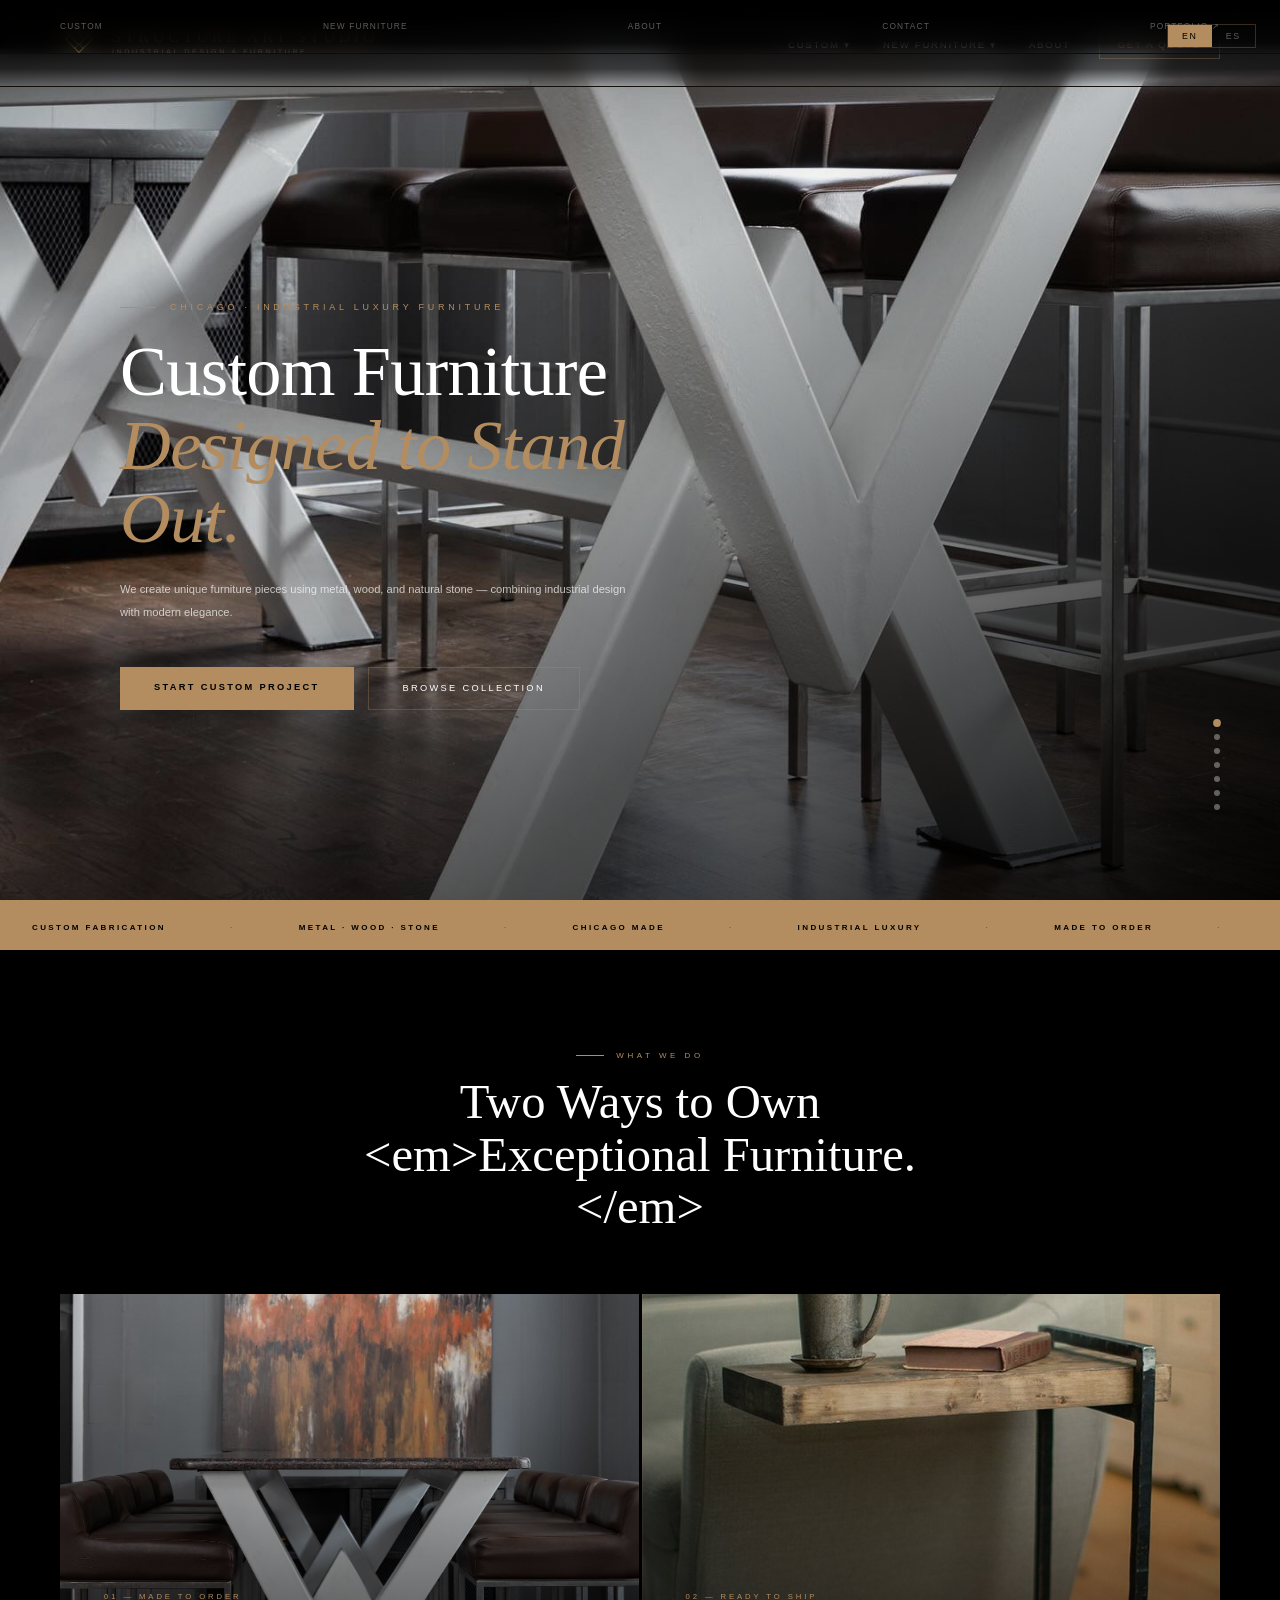
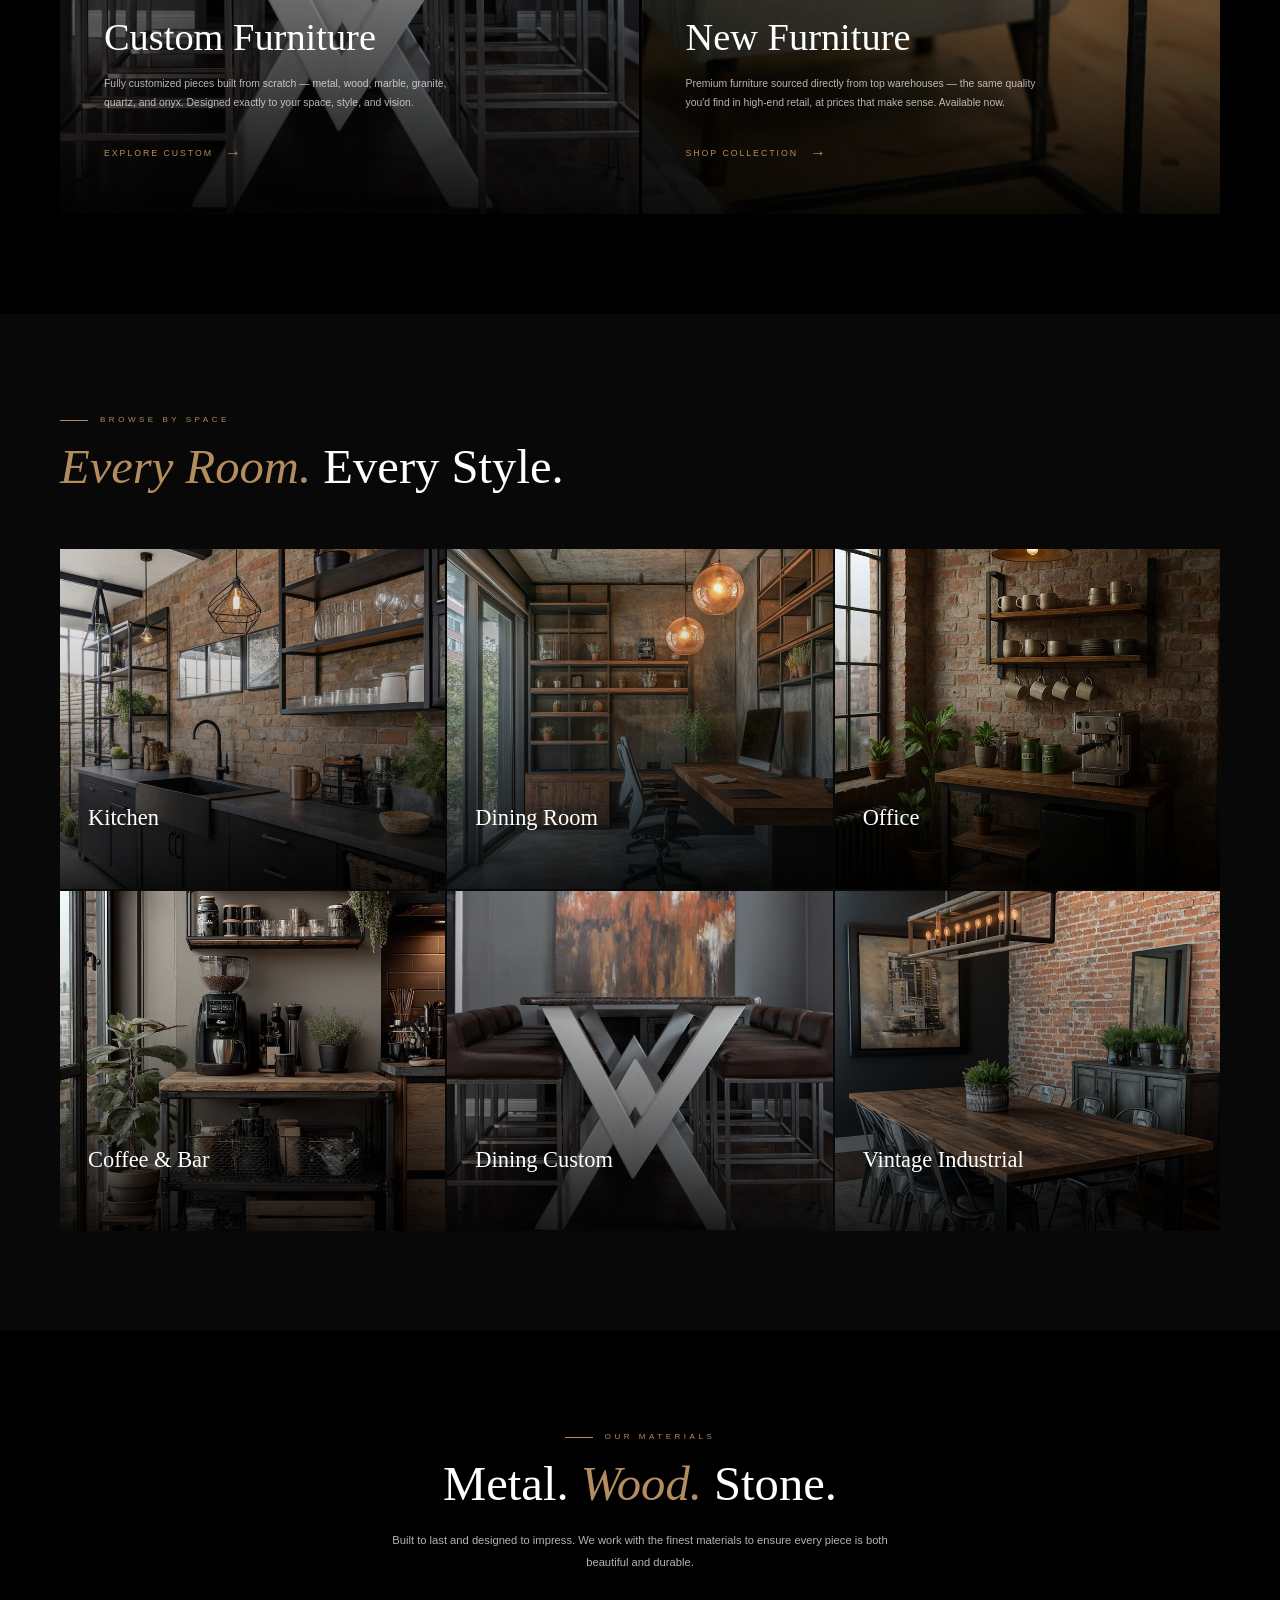
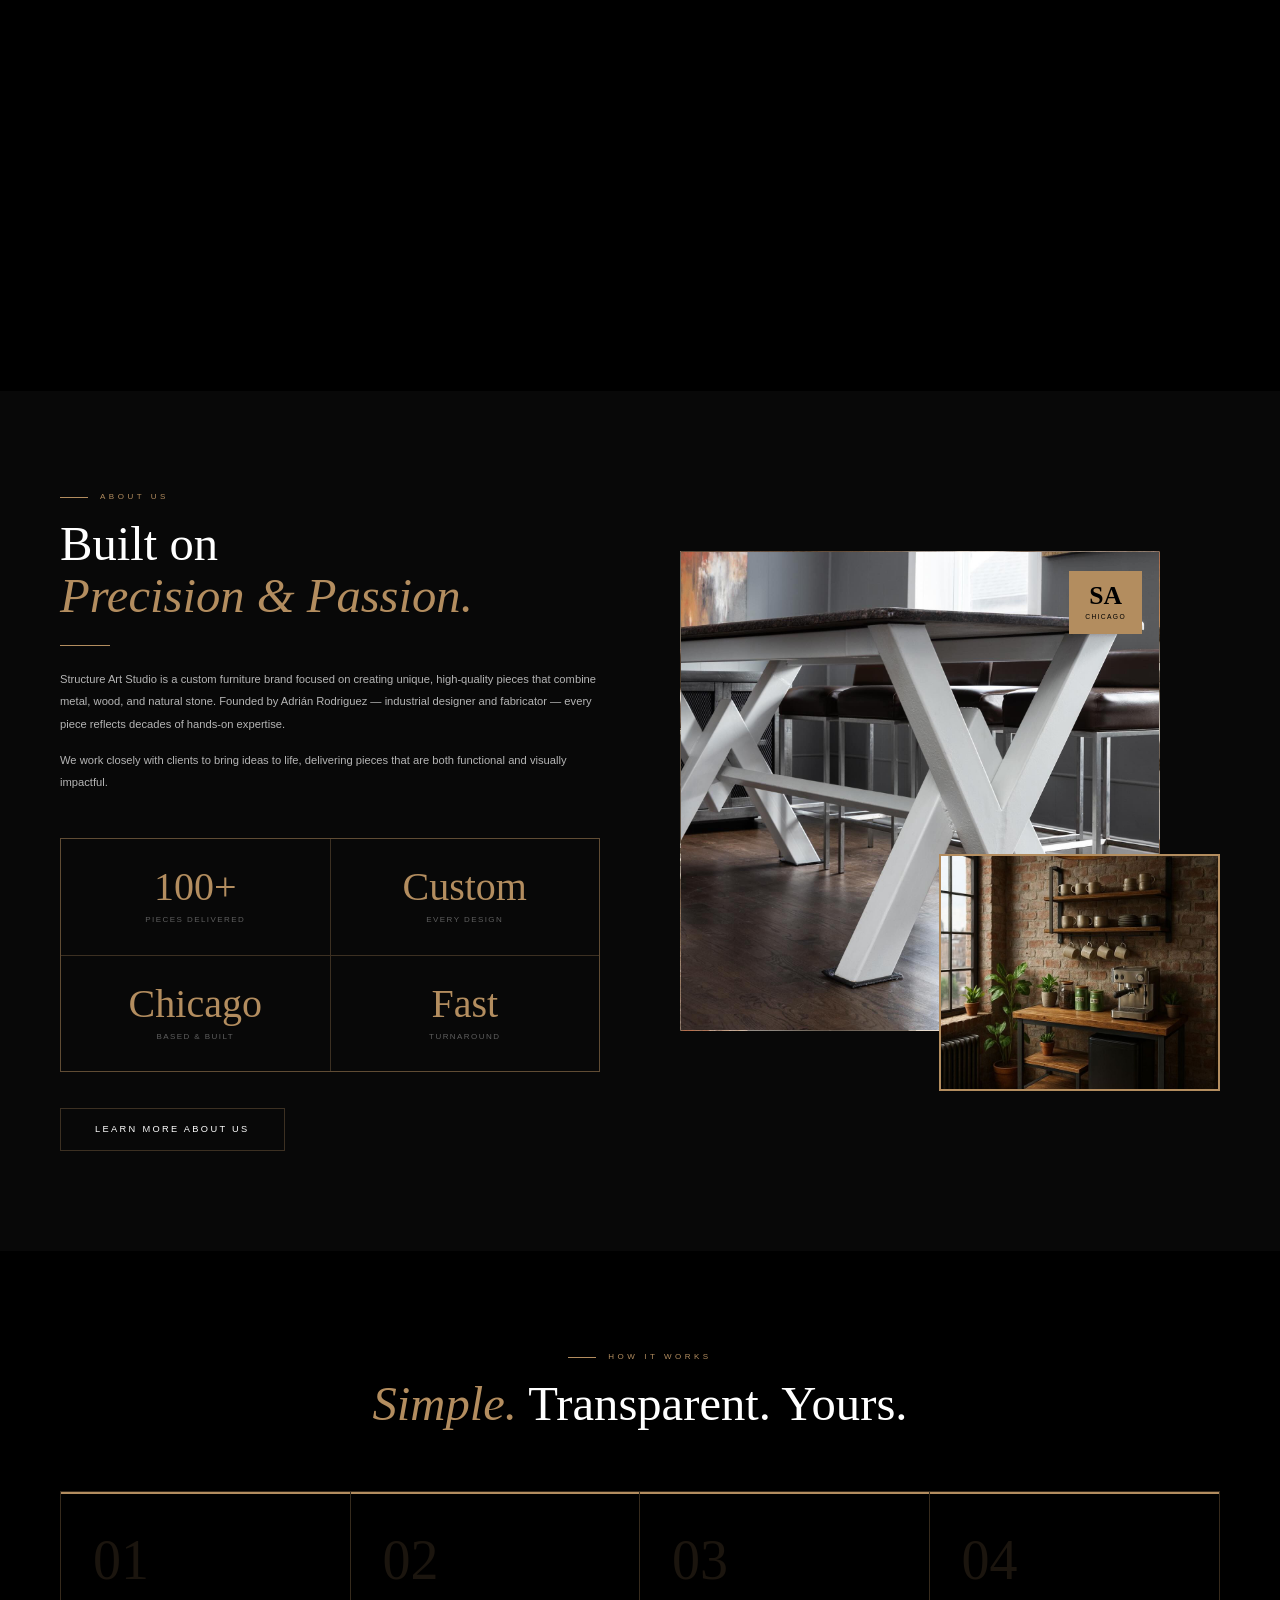
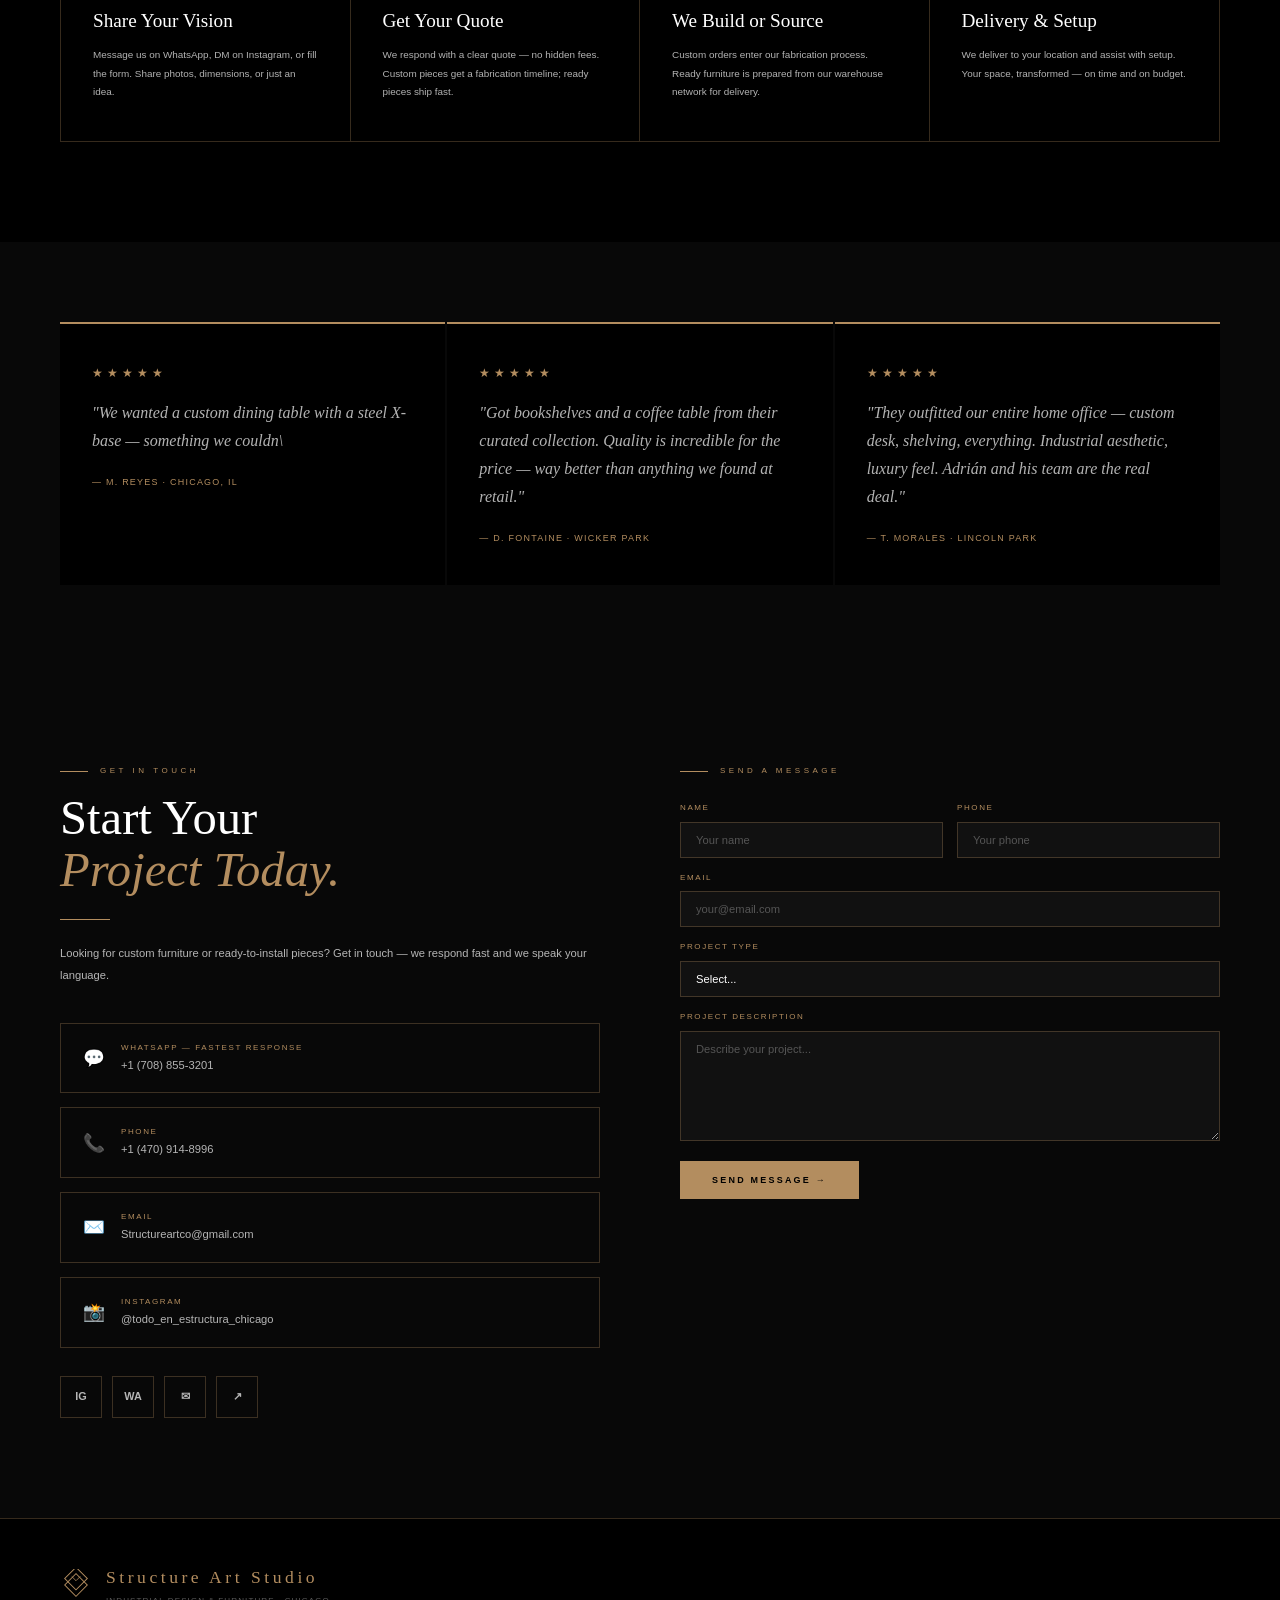
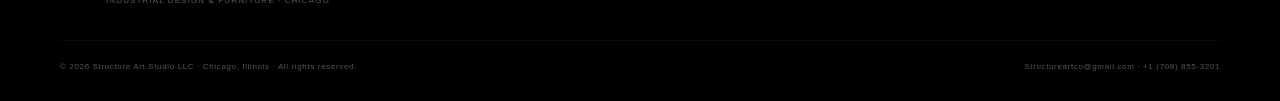
==== commit 498be8ca: "Replace static form with functional form for messages" ====
--- a/index.html
+++ b/index.html
@@ -283,42 +283,51 @@
   </div>
   <div>
     <div class="sec-label" style="margin-bottom:24px;" data-en="Send a Message" data-es="Enviar Mensaje">Send a Message</div>
-    <div class="cform">
-      <div class="form-row2">
-        <div class="fg">
-          <label class="flbl" data-en="Name" data-es="Nombre">Name</label>
-          <input type="text" class="finput" data-placeholder-en="Your name" data-placeholder-es="Tu nombre" placeholder="Your name"/>
-        </div>
-        <div class="fg">
-          <label class="flbl" data-en="Phone" data-es="Teléfono">Phone</label>
-          <input type="text" class="finput" data-placeholder-en="Your phone" data-placeholder-es="Tu teléfono" placeholder="Your phone"/>
-        </div>
-      </div>
-      <div class="fg">
-        <label class="flbl" data-en="Email" data-es="Correo">Email</label>
-        <input type="email" class="finput" data-placeholder-en="your@email.com" data-placeholder-es="tu@correo.com" placeholder="your@email.com"/>
-      </div>
-      <div class="fg">
-        <label class="flbl" data-en="Project Type" data-es="Tipo de Proyecto">Project Type</label>
-        <select class="fsel">
-          <option value="" disabled selected data-en="Select..." data-es="Selecciona...">Select...</option>
-          <option data-en="Custom Furniture" data-es="Muebles Custom">Custom Furniture</option>
-          <option data-en="New Furniture / Curated" data-es="Muebles Nuevos / Curados">New Furniture / Curated</option>
-          <option data-en="Kitchen" data-es="Cocina">Kitchen</option>
-          <option data-en="Living Room" data-es="Sala">Living Room</option>
-          <option data-en="Dining Room" data-es="Comedor">Dining Room</option>
-          <option data-en="Bedroom" data-es="Recámara">Bedroom</option>
-          <option data-en="Office" data-es="Oficina">Office</option>
-          <option data-en="Outdoor" data-es="Exterior">Outdoor</option>
-          <option data-en="Other" data-es="Otro">Other</option>
-        </select>
-      </div>
-      <div class="fg">
-        <label class="flbl" data-en="Project Description" data-es="Descripción del Proyecto">Project Description</label>
-        <textarea class="ftxt" data-placeholder-en="Describe your project, space, style, dimensions, timeline…" data-placeholder-es="Describe tu proyecto, espacio, estilo, medidas, tiempo estimado…" placeholder="Describe your project, space, style, dimensions, timeline…"></textarea>
-      </div>
-      <button class="fsub" onclick="handleSend(this)" data-en="Send Message →" data-es="Enviar Mensaje →">Send Message →</button>
-    </div>
+    <form class="cform" action="https://formspree.io/f/xpqybeqw" method="POST">
+  <input type="hidden" name="_subject" value="New Structure Art Quote Request">
+
+  <div class="form-row2">
+    <div class="fg">
+      <label class="flbl" data-en="Name" data-es="Nombre">Name</label>
+      <input type="text" name="name" class="finput" placeholder="Your name" required />
+    </div>
+
+    <div class="fg">
+      <label class="flbl" data-en="Phone" data-es="Teléfono">Phone</label>
+      <input type="text" name="phone" class="finput" placeholder="Your phone" />
+    </div>
+  </div>
+
+  <div class="fg">
+    <label class="flbl" data-en="Email" data-es="Correo">Email</label>
+    <input type="email" name="email" class="finput" placeholder="your@email.com" required />
+  </div>
+
+  <div class="fg">
+    <label class="flbl" data-en="Project Type" data-es="Tipo de Proyecto">Project Type</label>
+    <select class="fsel" name="project_type" required>
+      <option value="" disabled selected>Select...</option>
+      <option value="Custom Furniture">Custom Furniture</option>
+      <option value="New Furniture / Curated">New Furniture / Curated</option>
+      <option value="Kitchen">Kitchen</option>
+      <option value="Living Room">Living Room</option>
+      <option value="Dining Room">Dining Room</option>
+      <option value="Bedroom">Bedroom</option>
+      <option value="Office">Office</option>
+      <option value="Outdoor">Outdoor</option>
+      <option value="Other">Other</option>
+    </select>
+  </div>
+
+  <div class="fg">
+    <label class="flbl" data-en="Project Description" data-es="Descripción del Proyecto">Project Description</label>
+    <textarea class="ftxt" name="message" placeholder="Describe your project..." required></textarea>
+  </div>
+
+  <button type="submit" class="fsub">
+    Send Message →
+  </button>
+</form>
   </div>
 </section>
 
